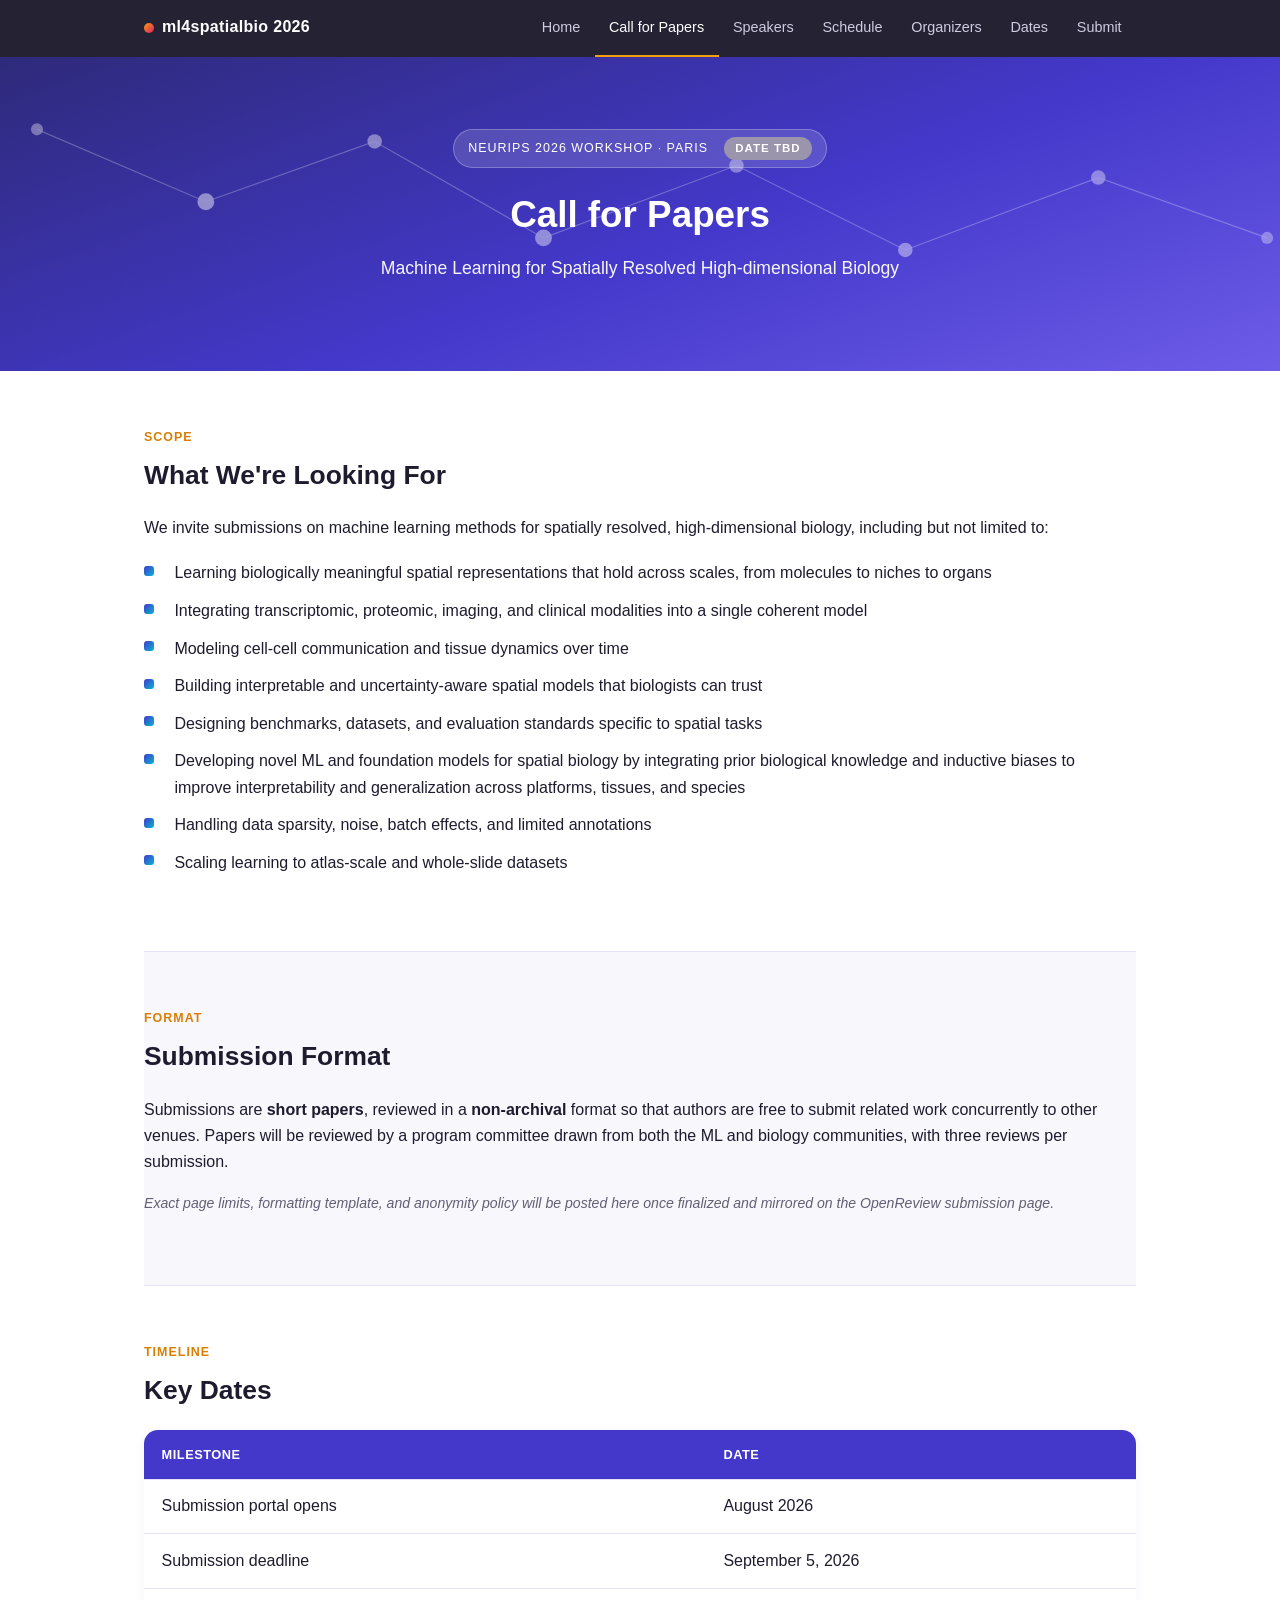
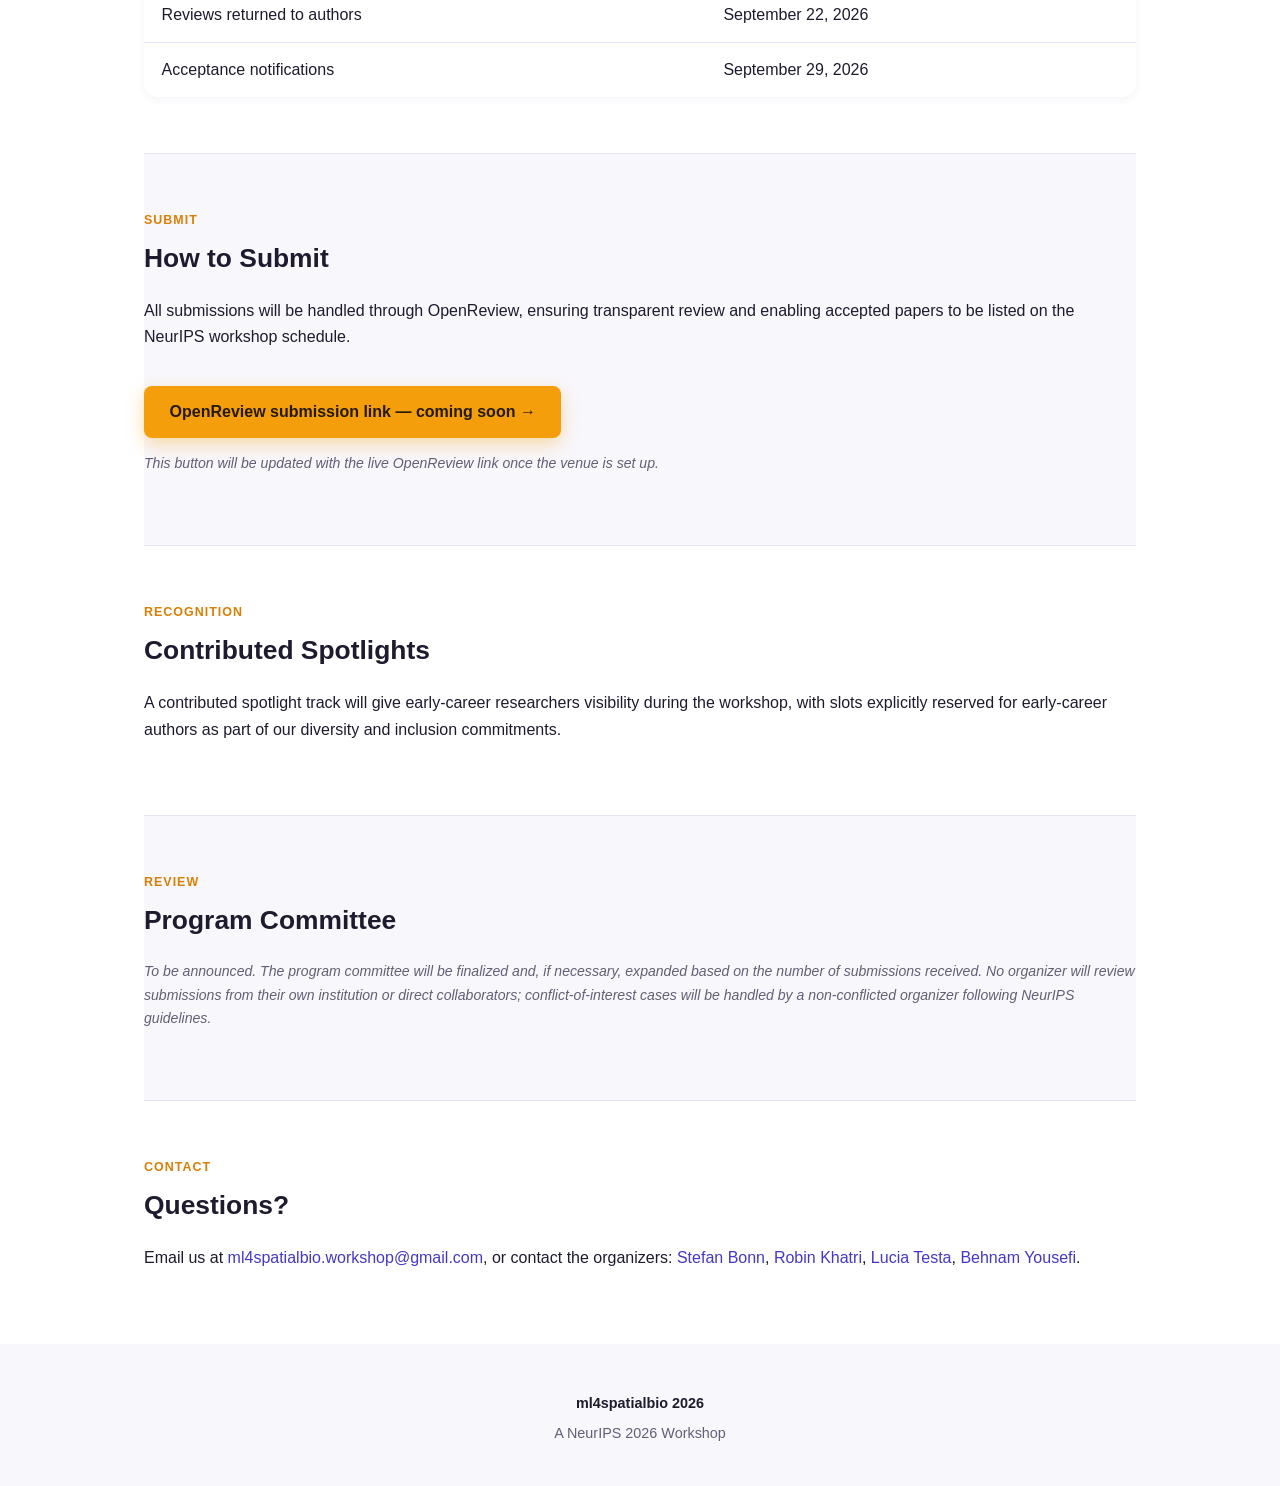
==== cfp.html @ 073e957c "update-name" ====
<!DOCTYPE html>
<html lang="en">
<head>
<meta charset="UTF-8">
<meta name="viewport" content="width=device-width, initial-scale=1.0">
<title>Call for Papers — ml4spatialbio 2026</title>
<meta name="description" content="Call for Papers for ml4spatialbio 2026, a NeurIPS 2026 workshop on machine learning for spatially resolved high-dimensional biology.">
<link rel="stylesheet" href="style.css">
</head>
<body>

<nav class="site-nav">
  <div class="nav-inner">
    <a class="brand" href="index.html"><span class="dot"></span> ml4spatialbio 2026</a>
    <ul>
      <li><a href="index.html">Home</a></li>
      <li><a href="cfp.html" class="active">Call for Papers</a></li>
      <li><a href="index.html#speakers">Speakers</a></li>
      <li><a href="index.html#schedule">Schedule</a></li>
      <li><a href="index.html#organizers">Organizers</a></li>
      <li><a href="index.html#dates">Dates</a></li>
      <li><a href="cfp.html#submit">Submit</a></li>
    </ul>
  </div>
</nav>

<header class="site-header">
  <svg class="hero-graphic" viewBox="0 0 1200 260" preserveAspectRatio="xMidYMid slice" xmlns="http://www.w3.org/2000/svg">
    <g stroke="#ffffff" stroke-width="1" opacity="0.5">
      <line x1="100" y1="60" x2="240" y2="120"/>
      <line x1="240" y1="120" x2="380" y2="70"/>
      <line x1="380" y1="70" x2="520" y2="150"/>
      <line x1="520" y1="150" x2="680" y2="90"/>
      <line x1="680" y1="90" x2="820" y2="160"/>
      <line x1="820" y1="160" x2="980" y2="100"/>
      <line x1="980" y1="100" x2="1120" y2="150"/>
    </g>
    <g fill="#ffffff">
      <circle cx="100" cy="60" r="5" opacity="0.7"/>
      <circle cx="240" cy="120" r="7" opacity="0.9"/>
      <circle cx="380" cy="70" r="6" opacity="0.8"/>
      <circle cx="520" cy="150" r="7" opacity="0.85"/>
      <circle cx="680" cy="90" r="6" opacity="0.75"/>
      <circle cx="820" cy="160" r="6" opacity="0.8"/>
      <circle cx="980" cy="100" r="6" opacity="0.75"/>
      <circle cx="1120" cy="150" r="5" opacity="0.65"/>
    </g>
  </svg>
  <div class="hero-inner">
    <div class="tag">NeurIPS 2026 Workshop &middot; Paris <span class="badge tbd">Date TBD</span></div>
    <h1>Call for Papers</h1>
    <p class="tagline">Machine Learning for Spatially Resolved High-dimensional Biology</p>
  </div>
</header>

<main>

<section>
  <div class="eyebrow">Scope</div>
  <h2>What We're Looking For</h2>
  <p>We invite submissions on machine learning methods for spatially resolved, high-dimensional biology, including but not limited to:</p>
  <ul class="topics">
    <li>Learning biologically meaningful spatial representations that hold across scales, from molecules to niches to organs</li>
    <li>Integrating transcriptomic, proteomic, imaging, and clinical modalities into a single coherent model</li>
    <li>Modeling cell-cell communication and tissue dynamics over time</li>
    <li>Building interpretable and uncertainty-aware spatial models that biologists can trust</li>
    <li>Designing benchmarks, datasets, and evaluation standards specific to spatial tasks</li>
    <li>Developing novel ML and foundation models for spatial biology by integrating prior biological knowledge and inductive biases to improve interpretability and generalization across platforms, tissues, and species</li>
    <li>Handling data sparsity, noise, batch effects, and limited annotations</li>
    <li>Scaling learning to atlas-scale and whole-slide datasets</li>
  </ul>
</section>

<section class="alt">
  <div class="section-wrap" style="padding:0;">
    <div class="eyebrow">Format</div>
    <h2>Submission Format</h2>
    <p>Submissions are <strong>short papers</strong>, reviewed in a <strong>non-archival</strong> format so that authors are free to submit related work concurrently to other venues. Papers will be reviewed by a program committee drawn from both the ML and biology communities, with three reviews per submission.</p>
    <p class="note">Exact page limits, formatting template, and anonymity policy will be posted here once finalized and mirrored on the OpenReview submission page.</p>
  </div>
</section>

<section id="dates">
  <div class="eyebrow">Timeline</div>
  <h2>Key Dates</h2>
  <table class="dates">
    <thead><tr><th>Milestone</th><th>Date</th></tr></thead>
    <tbody>
      <tr><td>Submission portal opens</td><td>August 2026</td></tr>
      <tr><td>Submission deadline</td><td>September 5, 2026</td></tr>
      <tr><td>Reviews returned to authors</td><td>September 22, 2026</td></tr>
      <tr><td>Acceptance notifications</td><td>September 29, 2026</td></tr>
    </tbody>
  </table>
</section>

<section class="alt" id="submit">
  <div class="section-wrap" style="padding:0;">
    <div class="eyebrow">Submit</div>
    <h2>How to Submit</h2>
    <p>All submissions will be handled through OpenReview, ensuring transparent review and enabling accepted papers to be listed on the NeurIPS workshop schedule.</p>
    <a class="cta" href="#" title="Link will be added once the OpenReview venue is live">OpenReview submission link — coming soon &rarr;</a>
    <p class="note">This button will be updated with the live OpenReview link once the venue is set up.</p>
  </div>
</section>

<section>
  <div class="eyebrow">Recognition</div>
  <h2>Contributed Spotlights</h2>
  <p>A contributed spotlight track will give early-career researchers visibility during the workshop, with slots explicitly reserved for early-career authors as part of our diversity and inclusion commitments.</p>
</section>

<section class="alt">
  <div class="section-wrap" style="padding:0;">
    <div class="eyebrow">Review</div>
    <h2>Program Committee</h2>
    <p class="note">To be announced. The program committee will be finalized and, if necessary, expanded based on the number of submissions received. No organizer will review submissions from their own institution or direct collaborators; conflict-of-interest cases will be handled by a non-conflicted organizer following NeurIPS guidelines.</p>
  </div>
</section>

<section>
  <div class="eyebrow">Contact</div>
  <h2>Questions?</h2>
  <p>Email us at <a href="mailto:ml4spatialbio.workshop@gmail.com">ml4spatialbio.workshop@gmail.com</a>, or contact the organizers: <a href="mailto:s.bonn@uke.de">Stefan Bonn</a>, <a href="mailto:r.khatri@uke.de">Robin Khatri</a>, <a href="mailto:L.Testa@uke.de">Lucia Testa</a>, <a href="mailto:b.yousefi@uke.de">Behnam Yousefi</a>.</p>
</section>

</main>

<footer>
  <div class="footer-brand">ml4spatialbio 2026</div>
  A NeurIPS 2026 Workshop
</footer>

</body>
</html>
---- style.css ----
:root {
  --primary: #4338ca;
  --primary-dark: #2e2a7a;
  --primary-light: #6d5ce8;
  --accent: #f59e0b;
  --accent-dark: #d97f06;
  --cyan: #06b6d4;
  --rose: #e11d6a;
  --emerald: #059669;
  --bg: #ffffff;
  --bg-alt: #f8f7fc;
  --text: #1e1b2e;
  --text-muted: #635f75;
  --border: #e6e1f5;
  --max-width: 1040px;
  --radius: 14px;
}

* { box-sizing: border-box; }

html { scroll-behavior: smooth; }

body {
  margin: 0;
  font-family: -apple-system, "Segoe UI", Roboto, "Helvetica Neue", Arial, sans-serif;
  color: var(--text);
  background: var(--bg);
  line-height: 1.65;
}

a { color: var(--primary); text-decoration: none; }
a:hover { text-decoration: underline; }

/* ---------- Nav ---------- */

nav.site-nav {
  background: rgba(30, 27, 46, 0.97);
  position: sticky;
  top: 0;
  z-index: 20;
  backdrop-filter: blur(6px);
}

nav.site-nav .nav-inner {
  max-width: var(--max-width);
  margin: 0 auto;
  display: flex;
  align-items: center;
  justify-content: space-between;
  padding: 0 1.5rem;
}

nav.site-nav .brand {
  color: #fff;
  font-weight: 700;
  letter-spacing: 0.02em;
  padding: 0.9rem 0;
  font-size: 1rem;
  display: flex;
  align-items: center;
  gap: 0.5rem;
}

nav.site-nav .brand .dot {
  width: 10px; height: 10px; border-radius: 50%;
  background: linear-gradient(135deg, var(--accent), var(--rose));
  display: inline-block;
}

nav.site-nav ul {
  list-style: none;
  display: flex;
  flex-wrap: wrap;
  margin: 0;
  padding: 0;
}

nav.site-nav a {
  display: block;
  color: #cfcbe0;
  padding: 0.95rem 0.9rem;
  font-size: 0.9rem;
  border-bottom: 2px solid transparent;
}

nav.site-nav a:hover, nav.site-nav a.active {
  color: #fff;
  text-decoration: none;
  border-bottom: 2px solid var(--accent);
}

/* ---------- Hero ---------- */

header.site-header {
  position: relative;
  background: linear-gradient(160deg, var(--primary-dark) 0%, var(--primary) 55%, var(--primary-light) 100%);
  color: #fff;
  padding: 4.5rem 1.5rem 5.5rem;
  text-align: center;
  overflow: hidden;
}

header.site-header .hero-graphic {
  position: absolute;
  inset: 0;
  width: 100%;
  height: 100%;
  opacity: 0.5;
  pointer-events: none;
}

header.site-header .hero-inner {
  position: relative;
  z-index: 1;
  max-width: 820px;
  margin: 0 auto;
}

header.site-header .tag {
  display: inline-flex;
  align-items: center;
  gap: 0.5rem;
  text-transform: uppercase;
  letter-spacing: 0.08em;
  font-size: 0.78rem;
  background: rgba(255,255,255,0.14);
  border: 1px solid rgba(255,255,255,0.25);
  padding: 0.4rem 0.9rem;
  border-radius: 999px;
  margin-bottom: 1.5rem;
}

header.site-header h1 {
  font-size: 2.3rem;
  margin: 0 0 1rem;
  line-height: 1.25;
}

header.site-header p.tagline {
  font-size: 1.1rem;
  opacity: 0.95;
  max-width: 680px;
  margin: 0 auto;
}

header.site-header .meta {
  margin-top: 1.5rem;
  font-size: 0.95rem;
  opacity: 0.85;
}

header.site-header .hero-ctas {
  margin-top: 2rem;
  display: flex;
  gap: 0.9rem;
  justify-content: center;
  flex-wrap: wrap;
}

/* ---------- Stat strip ---------- */

.stat-strip {
  max-width: var(--max-width);
  margin: -2.75rem auto 0;
  position: relative;
  z-index: 2;
  background: #fff;
  border-radius: var(--radius);
  box-shadow: 0 12px 40px rgba(46, 42, 122, 0.18);
  display: grid;
  grid-template-columns: repeat(4, 1fr);
  padding: 1.6rem 1rem;
}

.stat-strip .stat { text-align: center; padding: 0.4rem 0.6rem; }
.stat-strip .stat .num { font-size: 1.5rem; font-weight: 700; color: var(--primary); display: block; }
.stat-strip .stat .label { font-size: 0.8rem; color: var(--text-muted); }

/* ---------- Layout ---------- */

main {
  max-width: var(--max-width);
  margin: 0 auto;
  padding: 0 1.5rem;
}

section {
  padding: 3.5rem 0;
  border-bottom: 1px solid var(--border);
}

section:last-of-type { border-bottom: none; }

.eyebrow {
  text-transform: uppercase;
  letter-spacing: 0.08em;
  font-size: 0.78rem;
  font-weight: 700;
  color: var(--accent-dark);
  margin: 0 0 0.4rem;
}

section h2 {
  font-size: 1.65rem;
  margin: 0 0 1.1rem;
  color: var(--text);
}

section.alt { background: var(--bg-alt); }

.section-wrap {
  max-width: var(--max-width);
  margin: 0 auto;
  padding: 3.5rem 1.5rem;
}

/* ---------- Grids & cards ---------- */

.grid { display: grid; gap: 1.4rem; }
.grid.cols-2 { grid-template-columns: repeat(auto-fit, minmax(300px, 1fr)); }
.grid.cols-4 { grid-template-columns: repeat(auto-fit, minmax(210px, 1fr)); }

/* ---------- People (speakers / organizers) ---------- */

.people-grid {
  display: grid;
  grid-template-columns: repeat(auto-fit, minmax(190px, 1fr));
  gap: 1.6rem;
}

.person-card {
  background: #fff;
  border-radius: var(--radius);
  overflow: hidden;
  box-shadow: 0 2px 10px rgba(46, 42, 122, 0.08);
  transition: transform 0.15s ease, box-shadow 0.15s ease;
  cursor: pointer;
}

.person-card:hover, .person-card:focus-visible {
  transform: translateY(-5px);
  box-shadow: 0 16px 32px rgba(46, 42, 122, 0.18);
}

.person-card:focus-visible { outline: 2px solid var(--primary); outline-offset: 2px; }

.person-info p.view-bio {
  color: var(--primary);
  font-size: 0.82rem;
  font-weight: 600;
  margin: 0.5rem 0 0;
}

.person-photo {
  aspect-ratio: 3 / 4;
  background: linear-gradient(135deg, var(--primary), var(--primary-light));
}

.person-photo img {
  width: 100%;
  height: 100%;
  object-fit: cover;
  display: block;
}

.person-info { padding: 1rem 1.1rem 1.25rem; }
.person-info h3 { margin: 0 0 0.2rem; font-size: 1.02rem; }
.person-info p.role { color: var(--text-muted); font-size: 0.85rem; margin: 0 0 0.5rem; line-height: 1.4; }
.person-info p.email { margin: 0; }
.person-info p.email a { font-size: 0.85rem; }

/* ---------- Dates table ---------- */

table.dates {
  width: 100%;
  border-collapse: collapse;
  margin-top: 1rem;
  background: #fff;
  border-radius: var(--radius);
  overflow: hidden;
  box-shadow: 0 2px 10px rgba(46, 42, 122, 0.06);
}

table.dates th, table.dates td {
  text-align: left;
  padding: 0.85rem 1.1rem;
  border-bottom: 1px solid var(--border);
}

table.dates th {
  color: #fff;
  background: var(--primary);
  font-weight: 600;
  font-size: 0.8rem;
  text-transform: uppercase;
  letter-spacing: 0.04em;
}

table.dates tr:last-child td { border-bottom: none; }
table.dates tr:hover td { background: var(--bg-alt); }

.badge {
  display: inline-block;
  background: var(--accent);
  color: #fff;
  border-radius: 999px;
  padding: 0.15rem 0.7rem;
  font-size: 0.72rem;
  font-weight: 700;
  margin-left: 0.5rem;
  vertical-align: middle;
}

.badge.tbd { background: #9a94ac; }

/* ---------- CTAs ---------- */

.cta {
  display: inline-flex;
  align-items: center;
  gap: 0.4rem;
  background: var(--accent);
  color: #241a00;
  padding: 0.8rem 1.6rem;
  border-radius: 8px;
  font-weight: 700;
  margin-top: 1.2rem;
  box-shadow: 0 6px 18px rgba(245, 158, 11, 0.35);
}

.cta:hover { background: var(--accent-dark); text-decoration: none; color: #1a1200; }

.cta.ghost {
  background: rgba(255,255,255,0.12);
  color: #fff;
  border: 1px solid rgba(255,255,255,0.4);
  box-shadow: none;
}
.cta.ghost:hover { background: rgba(255,255,255,0.2); color: #fff; }

/* ---------- Topics list ---------- */

ul.topics { list-style: none; margin: 1.2rem 0; padding: 0; display: grid; gap: 0.7rem; }
ul.topics li {
  position: relative;
  padding-left: 1.9rem;
}
ul.topics li::before {
  content: "";
  position: absolute;
  left: 0;
  top: 0.35rem;
  width: 10px;
  height: 10px;
  border-radius: 3px;
  background: linear-gradient(135deg, var(--primary), var(--cyan));
}

/* ---------- Schedule ---------- */

.schedule-block {
  background: #fff;
  border: 1px solid var(--border);
  border-radius: var(--radius);
  padding: 1.5rem;
}

.schedule-block h4 {
  margin: 0 0 0.8rem;
  color: var(--primary);
  display: flex;
  align-items: center;
  gap: 0.5rem;
}

.schedule-block h4::before {
  content: "";
  width: 8px; height: 8px; border-radius: 50%;
  background: var(--accent);
  display: inline-block;
}

.schedule-block ul { margin: 0; padding-left: 1.2rem; }
.schedule-block li { margin-bottom: 0.4rem; }

.note {
  font-size: 0.88rem;
  color: var(--text-muted);
  font-style: italic;
}

footer {
  text-align: center;
  padding: 3rem 1.5rem 2.5rem;
  color: var(--text-muted);
  font-size: 0.9rem;
  background: var(--bg-alt);
}

footer .footer-brand {
  font-weight: 700;
  color: var(--text);
  margin-bottom: 0.4rem;
}

@media (max-width: 700px) {
  header.site-header h1 { font-size: 1.6rem; }
  nav.site-nav a { padding: 0.7rem 0.6rem; font-size: 0.82rem; }
  .stat-strip { grid-template-columns: repeat(2, 1fr); }
}

/* ---------- Bio modal ---------- */

dialog.bio-modal {
  position: fixed;
  top: 50%;
  left: 50%;
  transform: translate(-50%, -50%);
  margin: 0;
  border: none;
  border-radius: var(--radius);
  padding: 0;
  width: 90%;
  max-width: 640px;
  box-shadow: 0 30px 70px rgba(20, 15, 50, 0.35);
  overflow: hidden;
}

dialog.bio-modal::backdrop {
  background: rgba(30, 27, 46, 0.6);
  backdrop-filter: blur(2px);
}

.bio-content {
  display: flex;
  align-items: stretch;
}

.bio-photo {
  flex: 0 0 220px;
  background: linear-gradient(135deg, var(--primary), var(--primary-light));
}

.bio-photo img {
  width: 100%;
  height: 100%;
  object-fit: cover;
  display: block;
}

.bio-text {
  flex: 1;
  min-width: 0;
  padding: 2rem 1.8rem;
}

.bio-text h3 { margin: 0 0 0.3rem; font-size: 1.3rem; }
.bio-text p.role { color: var(--text-muted); font-size: 0.9rem; margin: 0 0 1rem; }
.bio-text p:last-child { margin: 0; line-height: 1.7; }

.bio-close {
  position: absolute;
  top: 0.7rem;
  right: 0.7rem;
  width: 32px;
  height: 32px;
  border-radius: 50%;
  border: none;
  background: rgba(0, 0, 0, 0.35);
  color: #fff;
  font-size: 1.3rem;
  line-height: 1;
  cursor: pointer;
  z-index: 1;
}

.bio-close:hover { background: rgba(0, 0, 0, 0.55); }

@media (max-width: 560px) {
  .bio-content { flex-direction: column; }
  .bio-photo { flex: 0 0 200px; }
}
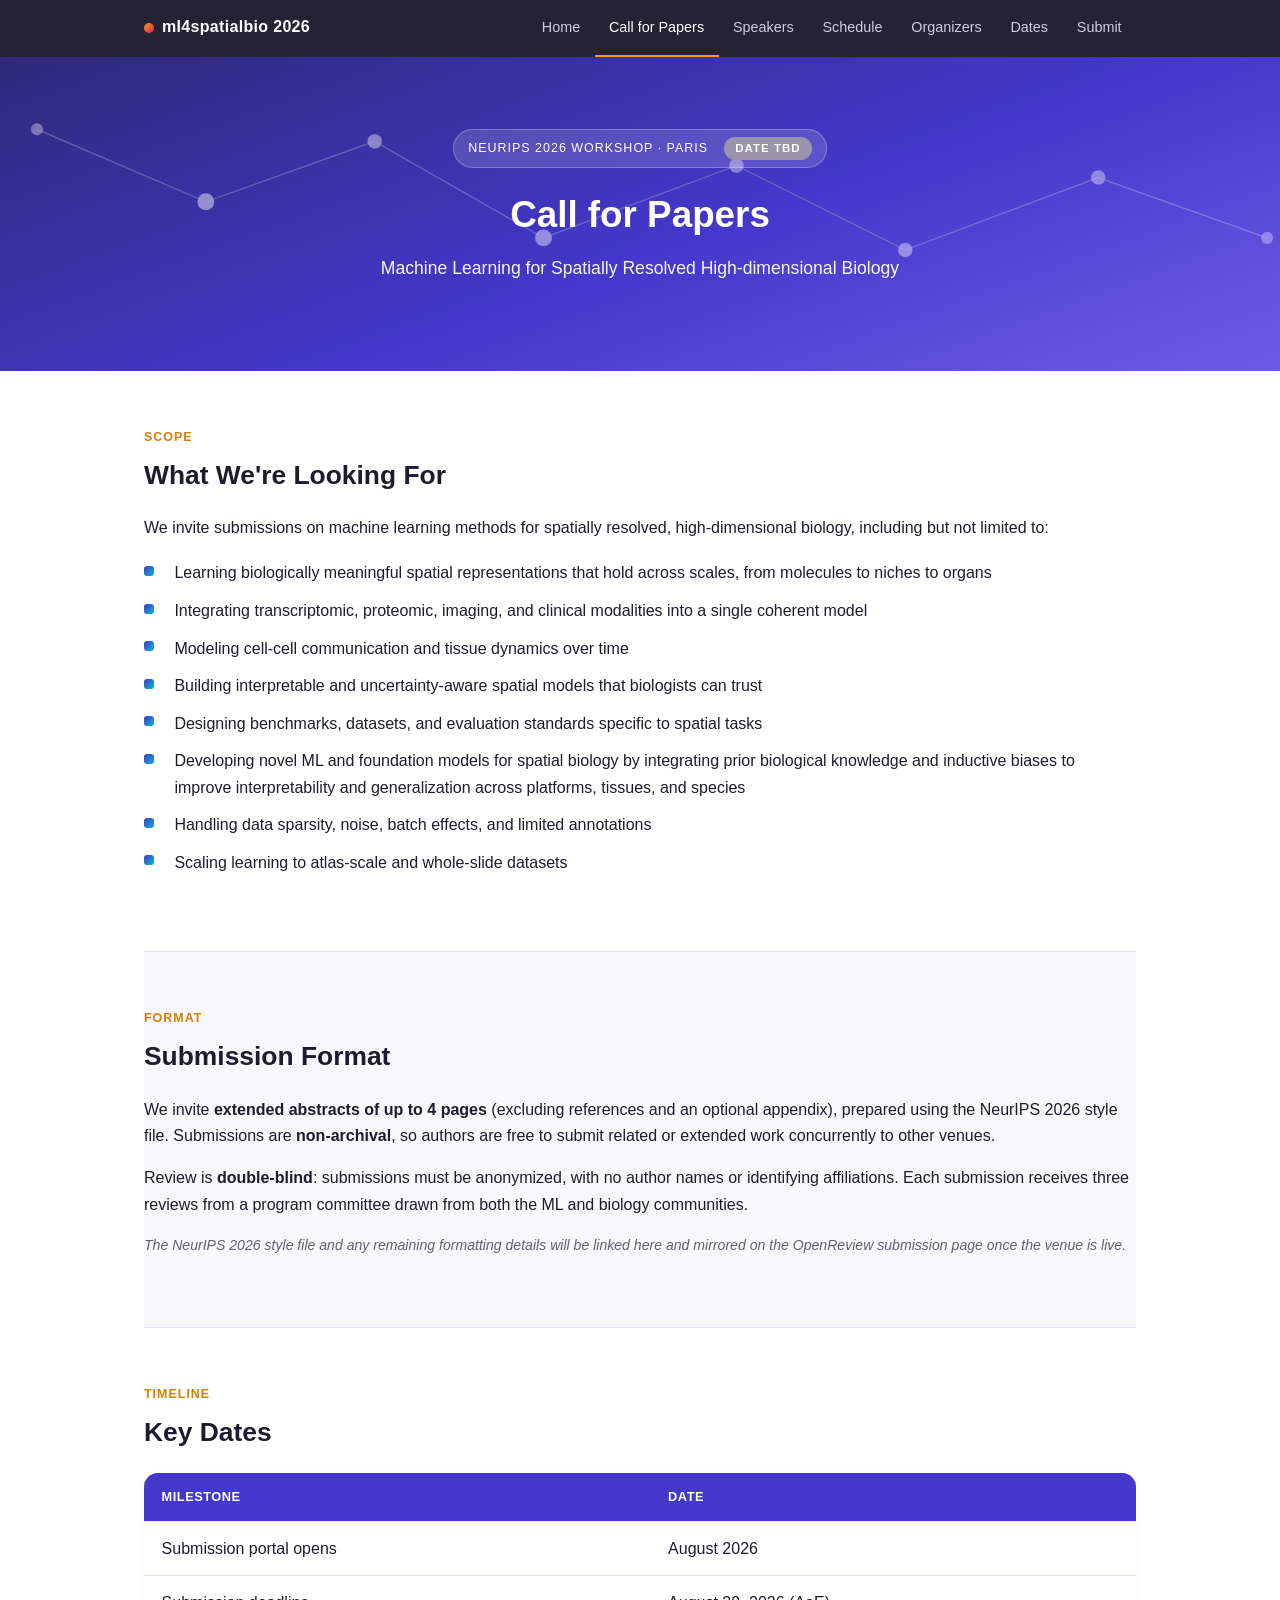
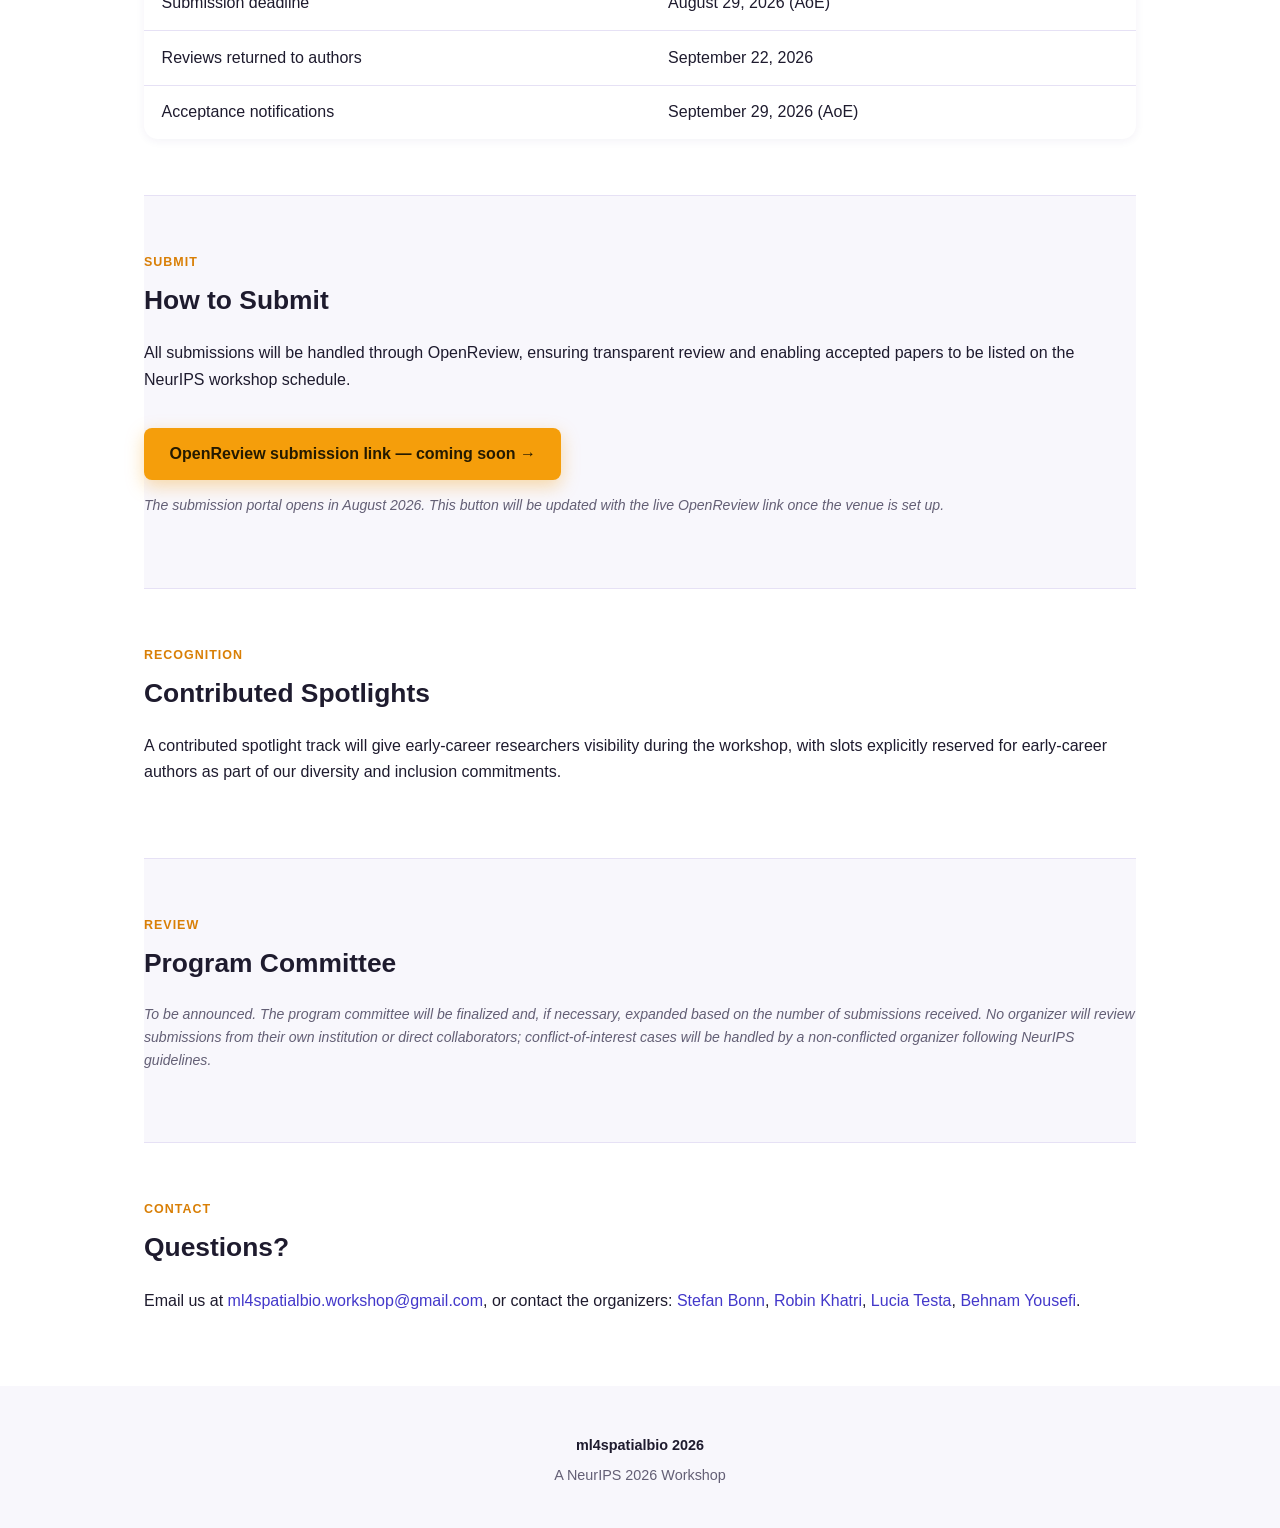
==== commit dc2cf503: "add-bio" ====
--- a/cfp.html
+++ b/cfp.html
@@ -75,8 +75,9 @@
   <div class="section-wrap" style="padding:0;">
     <div class="eyebrow">Format</div>
     <h2>Submission Format</h2>
-    <p>Submissions are <strong>short papers</strong>, reviewed in a <strong>non-archival</strong> format so that authors are free to submit related work concurrently to other venues. Papers will be reviewed by a program committee drawn from both the ML and biology communities, with three reviews per submission.</p>
-    <p class="note">Exact page limits, formatting template, and anonymity policy will be posted here once finalized and mirrored on the OpenReview submission page.</p>
+    <p>We invite <strong>extended abstracts of up to 4 pages</strong> (excluding references and an optional appendix), prepared using the NeurIPS 2026 style file. Submissions are <strong>non-archival</strong>, so authors are free to submit related or extended work concurrently to other venues.</p>
+    <p>Review is <strong>double-blind</strong>: submissions must be anonymized, with no author names or identifying affiliations. Each submission receives three reviews from a program committee drawn from both the ML and biology communities.</p>
+    <p class="note">The NeurIPS 2026 style file and any remaining formatting details will be linked here and mirrored on the OpenReview submission page once the venue is live.</p>
   </div>
 </section>
 
@@ -87,9 +88,9 @@
     <thead><tr><th>Milestone</th><th>Date</th></tr></thead>
     <tbody>
       <tr><td>Submission portal opens</td><td>August 2026</td></tr>
-      <tr><td>Submission deadline</td><td>September 5, 2026</td></tr>
+      <tr><td>Submission deadline</td><td>August 29, 2026 (AoE)</td></tr>
       <tr><td>Reviews returned to authors</td><td>September 22, 2026</td></tr>
-      <tr><td>Acceptance notifications</td><td>September 29, 2026</td></tr>
+      <tr><td>Acceptance notifications</td><td>September 29, 2026 (AoE)</td></tr>
     </tbody>
   </table>
 </section>
@@ -100,7 +101,7 @@
     <h2>How to Submit</h2>
     <p>All submissions will be handled through OpenReview, ensuring transparent review and enabling accepted papers to be listed on the NeurIPS workshop schedule.</p>
     <a class="cta" href="#" title="Link will be added once the OpenReview venue is live">OpenReview submission link — coming soon &rarr;</a>
-    <p class="note">This button will be updated with the live OpenReview link once the venue is set up.</p>
+    <p class="note">The submission portal opens in August 2026. This button will be updated with the live OpenReview link once the venue is set up.</p>
   </div>
 </section>
 
--- a/style.css
+++ b/style.css
@@ -266,6 +266,8 @@
 .person-info { padding: 1rem 1.1rem 1.25rem; }
 .person-info h3 { margin: 0 0 0.2rem; font-size: 1.02rem; }
 .person-info p.role { color: var(--text-muted); font-size: 0.85rem; margin: 0 0 0.5rem; line-height: 1.4; }
+.person-info p.talk { font-size: 0.85rem; margin: 0 0 0.5rem; line-height: 1.4; }
+.person-info p.talk em { color: var(--text); font-style: italic; }
 .person-info p.email { margin: 0; }
 .person-info p.email a { font-size: 0.85rem; }
 
@@ -312,6 +314,8 @@
 }
 
 .badge.tbd { background: #9a94ac; }
+.badge.confirmed { background: #2e9e6b; }
+.badge.sm { font-size: 0.62rem; padding: 0.1rem 0.5rem; margin-left: 0.4rem; }
 
 /* ---------- CTAs ---------- */
 
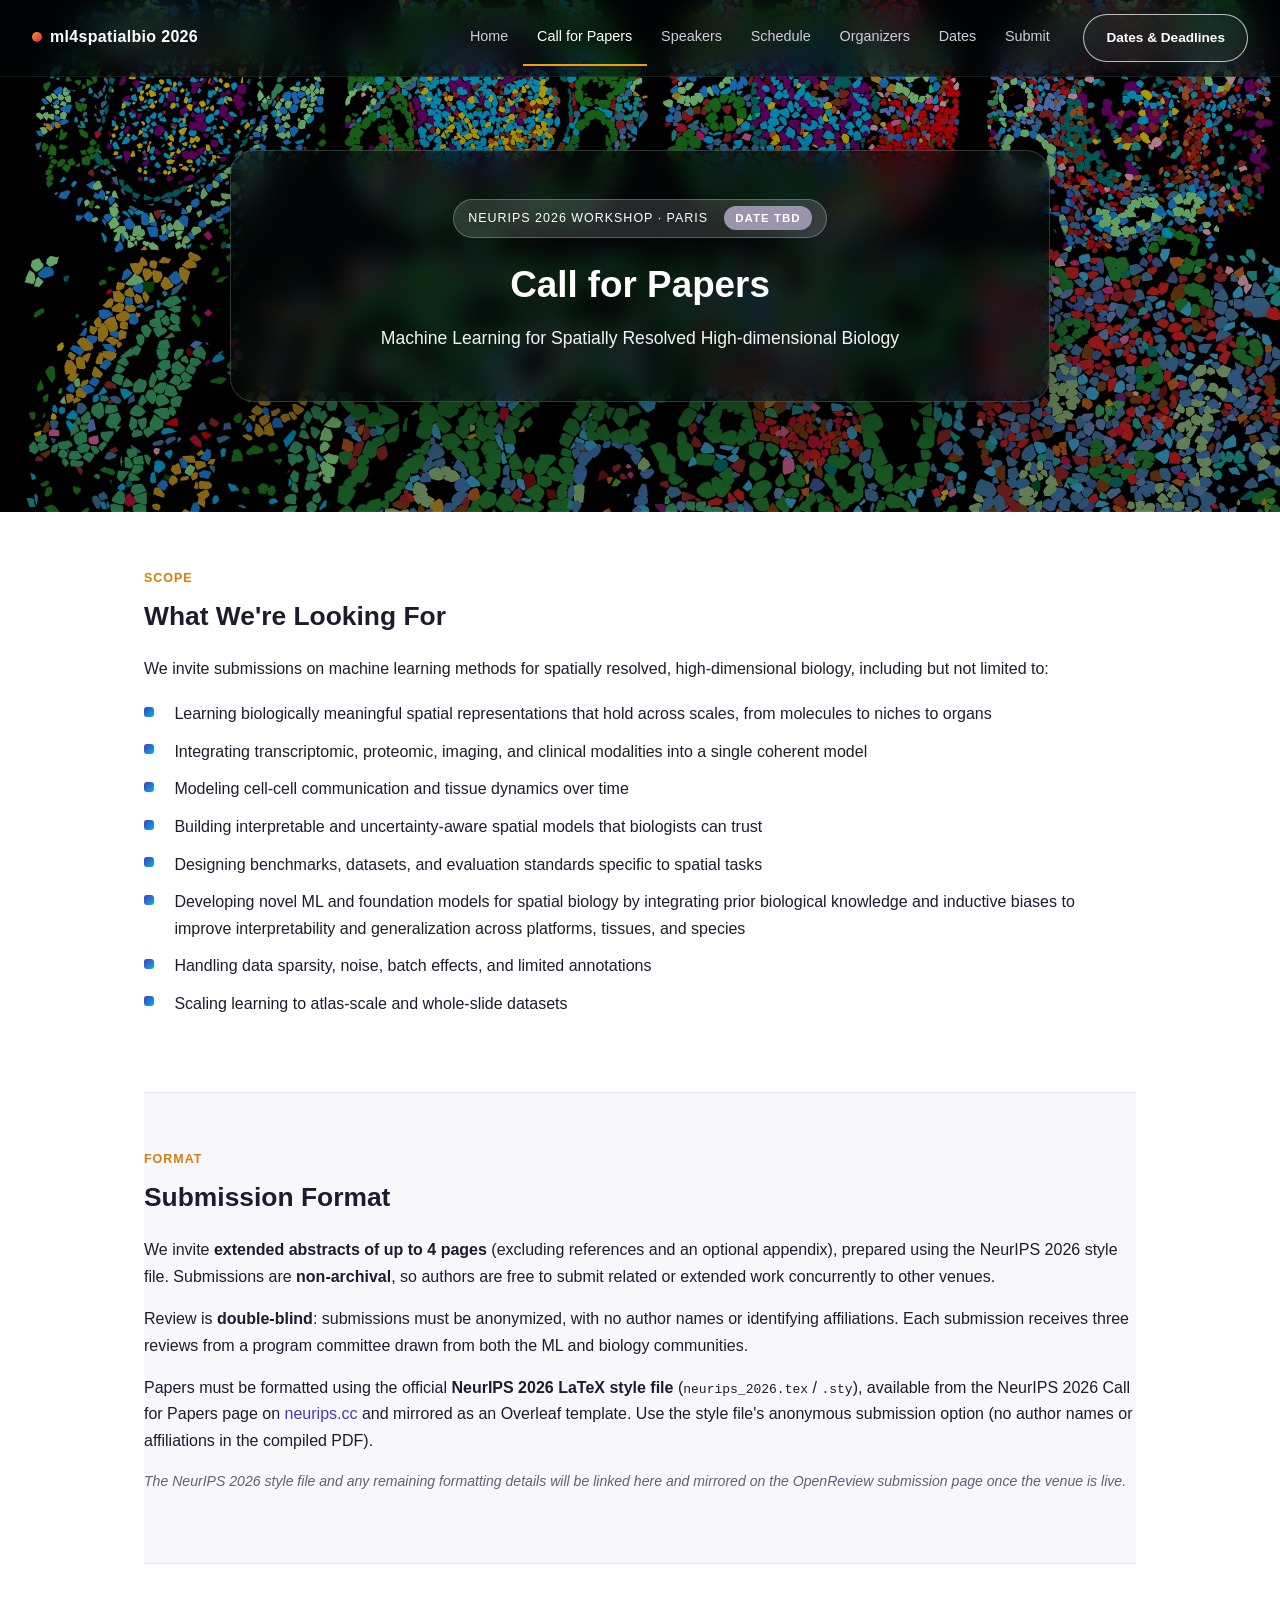
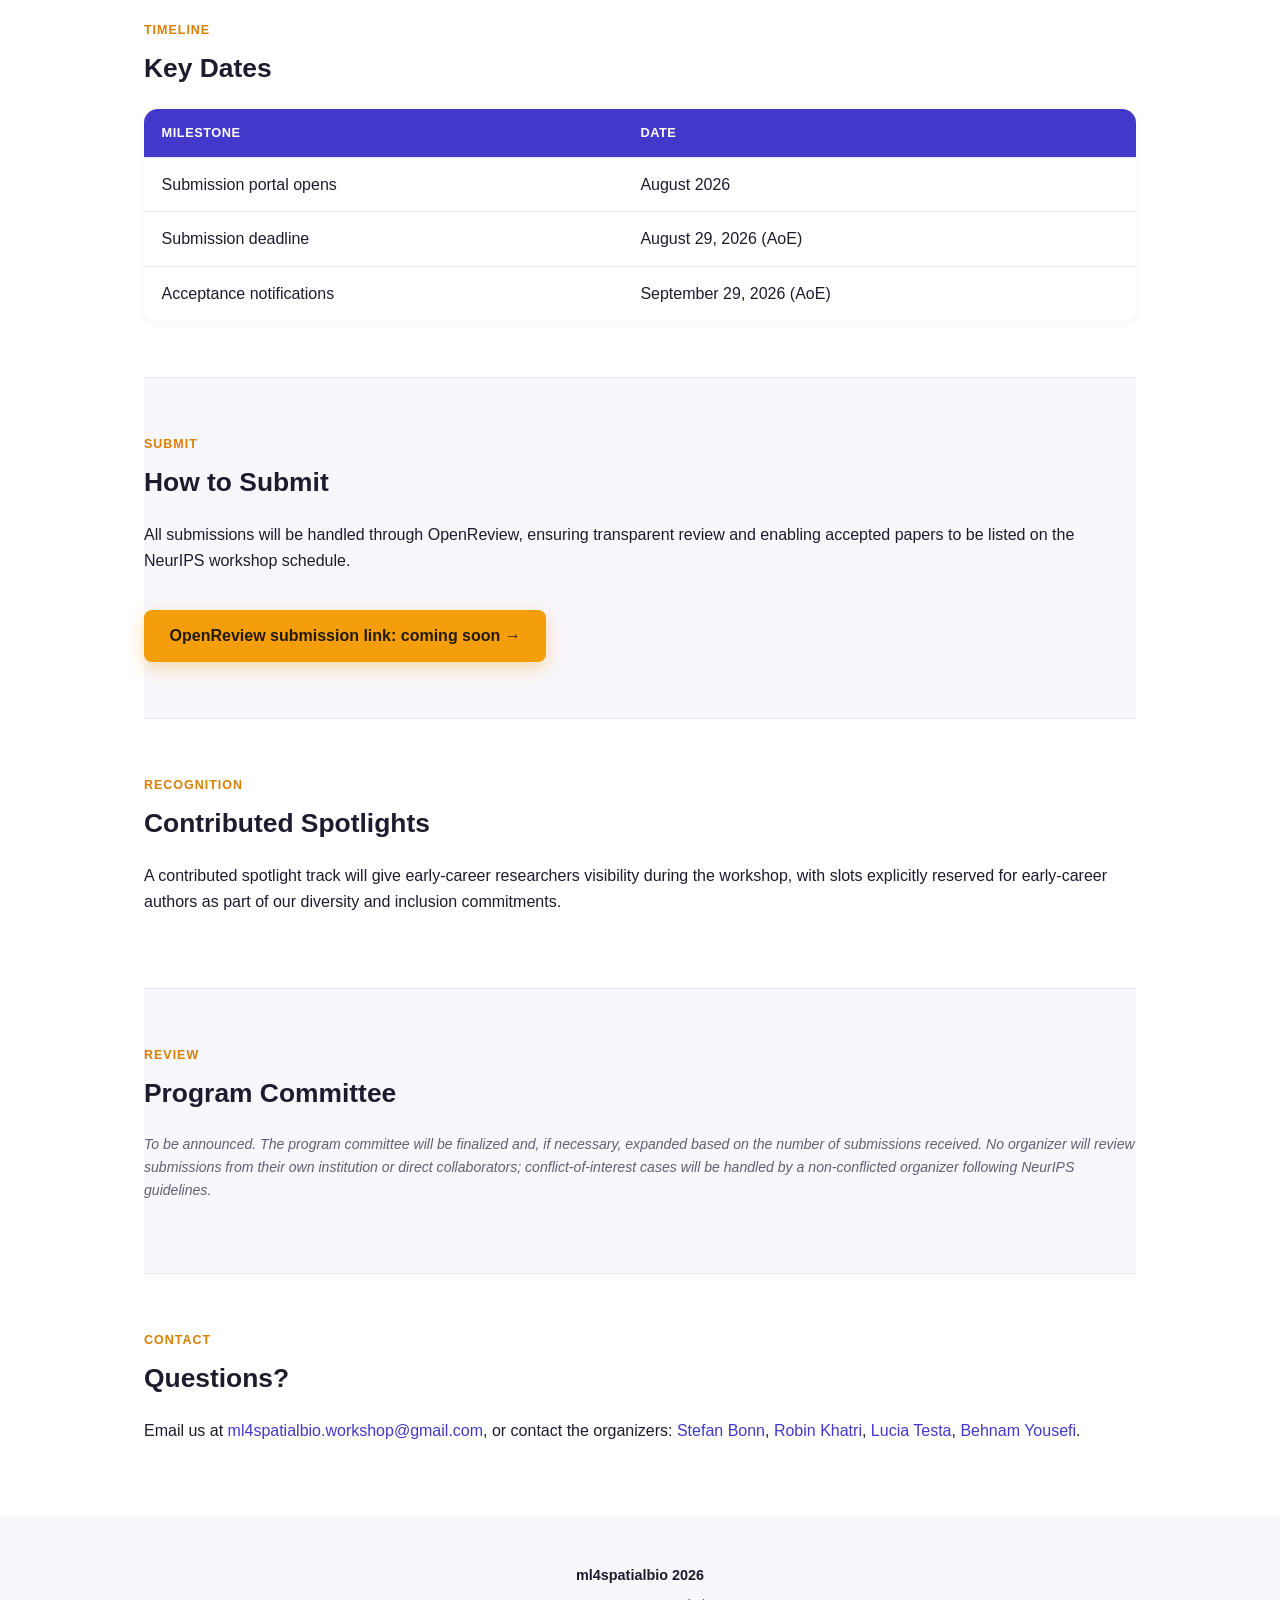
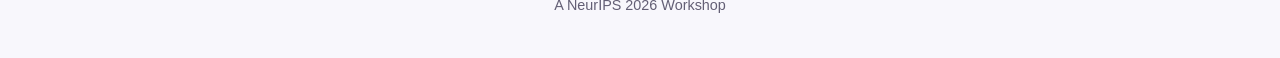
==== commit 739ef933: "Redesign hero/nav, fill in real content, and merge Robin's speaker bios - Replace decorative hero gr" ====
--- a/cfp.html
+++ b/cfp.html
@@ -3,49 +3,33 @@
 <head>
 <meta charset="UTF-8">
 <meta name="viewport" content="width=device-width, initial-scale=1.0">
-<title>Call for Papers — ml4spatialbio 2026</title>
+<title>Call for Papers &middot; ml4spatialbio 2026</title>
 <meta name="description" content="Call for Papers for ml4spatialbio 2026, a NeurIPS 2026 workshop on machine learning for spatially resolved high-dimensional biology.">
 <link rel="stylesheet" href="style.css">
 </head>
 <body>
 
-<nav class="site-nav">
-  <div class="nav-inner">
-    <a class="brand" href="index.html"><span class="dot"></span> ml4spatialbio 2026</a>
-    <ul>
-      <li><a href="index.html">Home</a></li>
-      <li><a href="cfp.html" class="active">Call for Papers</a></li>
-      <li><a href="index.html#speakers">Speakers</a></li>
-      <li><a href="index.html#schedule">Schedule</a></li>
-      <li><a href="index.html#organizers">Organizers</a></li>
-      <li><a href="index.html#dates">Dates</a></li>
-      <li><a href="cfp.html#submit">Submit</a></li>
-    </ul>
-  </div>
-</nav>
-
 <header class="site-header">
-  <svg class="hero-graphic" viewBox="0 0 1200 260" preserveAspectRatio="xMidYMid slice" xmlns="http://www.w3.org/2000/svg">
-    <g stroke="#ffffff" stroke-width="1" opacity="0.5">
-      <line x1="100" y1="60" x2="240" y2="120"/>
-      <line x1="240" y1="120" x2="380" y2="70"/>
-      <line x1="380" y1="70" x2="520" y2="150"/>
-      <line x1="520" y1="150" x2="680" y2="90"/>
-      <line x1="680" y1="90" x2="820" y2="160"/>
-      <line x1="820" y1="160" x2="980" y2="100"/>
-      <line x1="980" y1="100" x2="1120" y2="150"/>
-    </g>
-    <g fill="#ffffff">
-      <circle cx="100" cy="60" r="5" opacity="0.7"/>
-      <circle cx="240" cy="120" r="7" opacity="0.9"/>
-      <circle cx="380" cy="70" r="6" opacity="0.8"/>
-      <circle cx="520" cy="150" r="7" opacity="0.85"/>
-      <circle cx="680" cy="90" r="6" opacity="0.75"/>
-      <circle cx="820" cy="160" r="6" opacity="0.8"/>
-      <circle cx="980" cy="100" r="6" opacity="0.75"/>
-      <circle cx="1120" cy="150" r="5" opacity="0.65"/>
-    </g>
-  </svg>
+  <nav class="site-nav">
+    <div class="nav-inner">
+      <a class="brand" href="index.html"><span class="dot"></span> ml4spatialbio 2026</a>
+      <button class="nav-toggle" id="nav-toggle" type="button" aria-label="Toggle menu" aria-expanded="false" aria-controls="nav-menu">
+        <span></span><span></span><span></span>
+      </button>
+      <div class="nav-menu" id="nav-menu">
+        <ul>
+          <li><a href="index.html">Home</a></li>
+          <li><a href="cfp.html" class="active">Call for Papers</a></li>
+          <li><a href="index.html#speakers">Speakers</a></li>
+          <li><a href="index.html#schedule">Schedule</a></li>
+          <li><a href="index.html#organizers">Organizers</a></li>
+          <li><a href="index.html#dates">Dates</a></li>
+          <li><a href="cfp.html#submit">Submit</a></li>
+        </ul>
+        <a class="dates-btn" href="index.html#dates">Dates &amp; Deadlines</a>
+      </div>
+    </div>
+  </nav>
   <div class="hero-inner">
     <div class="tag">NeurIPS 2026 Workshop &middot; Paris <span class="badge tbd">Date TBD</span></div>
     <h1>Call for Papers</h1>
@@ -77,6 +61,7 @@
     <h2>Submission Format</h2>
     <p>We invite <strong>extended abstracts of up to 4 pages</strong> (excluding references and an optional appendix), prepared using the NeurIPS 2026 style file. Submissions are <strong>non-archival</strong>, so authors are free to submit related or extended work concurrently to other venues.</p>
     <p>Review is <strong>double-blind</strong>: submissions must be anonymized, with no author names or identifying affiliations. Each submission receives three reviews from a program committee drawn from both the ML and biology communities.</p>
+    <p>Papers must be formatted using the official <strong>NeurIPS 2026 LaTeX style file</strong> (<code>neurips_2026.tex</code> / <code>.sty</code>), available from the NeurIPS 2026 Call for Papers page on <a href="https://neurips.cc/Conferences/2026/CallForPapers" target="_blank" rel="noopener">neurips.cc</a> and mirrored as an Overleaf template. Use the style file's anonymous submission option (no author names or affiliations in the compiled PDF).</p>
     <p class="note">The NeurIPS 2026 style file and any remaining formatting details will be linked here and mirrored on the OpenReview submission page once the venue is live.</p>
   </div>
 </section>
@@ -89,7 +74,6 @@
     <tbody>
       <tr><td>Submission portal opens</td><td>August 2026</td></tr>
       <tr><td>Submission deadline</td><td>August 29, 2026 (AoE)</td></tr>
-      <tr><td>Reviews returned to authors</td><td>September 22, 2026</td></tr>
       <tr><td>Acceptance notifications</td><td>September 29, 2026 (AoE)</td></tr>
     </tbody>
   </table>
@@ -100,8 +84,7 @@
     <div class="eyebrow">Submit</div>
     <h2>How to Submit</h2>
     <p>All submissions will be handled through OpenReview, ensuring transparent review and enabling accepted papers to be listed on the NeurIPS workshop schedule.</p>
-    <a class="cta" href="#" title="Link will be added once the OpenReview venue is live">OpenReview submission link — coming soon &rarr;</a>
-    <p class="note">The submission portal opens in August 2026. This button will be updated with the live OpenReview link once the venue is set up.</p>
+    <a class="cta" href="#" title="Link will be added once the OpenReview venue is live">OpenReview submission link: coming soon &rarr;</a>
   </div>
 </section>
 
@@ -132,5 +115,23 @@
   A NeurIPS 2026 Workshop
 </footer>
 
+<script>
+(function () {
+  var toggle = document.getElementById('nav-toggle');
+  var menu = document.getElementById('nav-menu');
+  if (!toggle || !menu) return;
+  toggle.addEventListener('click', function () {
+    var open = menu.classList.toggle('open');
+    toggle.setAttribute('aria-expanded', open ? 'true' : 'false');
+  });
+  menu.querySelectorAll('a').forEach(function (link) {
+    link.addEventListener('click', function () {
+      menu.classList.remove('open');
+      toggle.setAttribute('aria-expanded', 'false');
+    });
+  });
+})();
+</script>
+
 </body>
 </html>
--- a/style.css
+++ b/style.css
@@ -31,23 +31,29 @@
 a { color: var(--primary); text-decoration: none; }
 a:hover { text-decoration: underline; }
 
-/* ---------- Nav ---------- */
+/* ---------- Nav (transparent overlay on the hero) ---------- */
 
 nav.site-nav {
-  background: rgba(30, 27, 46, 0.97);
-  position: sticky;
+  position: absolute;
   top: 0;
-  z-index: 20;
-  backdrop-filter: blur(6px);
+  left: 0;
+  width: 100%;
+  z-index: 50;
+  background: rgba(3, 8, 10, 0.55);
+  backdrop-filter: blur(14px);
+  -webkit-backdrop-filter: blur(14px);
+  border-bottom: 1px solid rgba(255, 255, 255, 0.08);
 }
 
 nav.site-nav .nav-inner {
-  max-width: var(--max-width);
+  width: min(1440px, calc(100% - 64px));
   margin: 0 auto;
+  min-height: 76px;
   display: flex;
   align-items: center;
   justify-content: space-between;
-  padding: 0 1.5rem;
+  gap: 1rem;
+  flex-wrap: wrap;
 }
 
 nav.site-nav .brand {
@@ -59,12 +65,20 @@
   display: flex;
   align-items: center;
   gap: 0.5rem;
+  white-space: nowrap;
 }
 
 nav.site-nav .brand .dot {
   width: 10px; height: 10px; border-radius: 50%;
   background: linear-gradient(135deg, var(--accent), var(--rose));
   display: inline-block;
+}
+
+nav.site-nav .nav-menu {
+  display: flex;
+  align-items: center;
+  gap: 1.2rem;
+  flex-wrap: wrap;
 }
 
 nav.site-nav ul {
@@ -89,31 +103,98 @@
   border-bottom: 2px solid var(--accent);
 }
 
+nav.site-nav .dates-btn {
+  background: rgba(255, 255, 255, 0.04);
+  border: 1px solid rgba(255, 255, 255, 0.7);
+  color: #fff;
+  border-radius: 999px;
+  padding: 12px 22px;
+  font-size: 0.85rem;
+  font-weight: 600;
+  white-space: nowrap;
+}
+
+nav.site-nav .dates-btn:hover {
+  text-decoration: none;
+  background: rgba(255, 255, 255, 0.14);
+}
+
+nav.site-nav .nav-toggle {
+  display: none;
+  flex-direction: column;
+  justify-content: center;
+  align-items: center;
+  gap: 5px;
+  width: 40px;
+  height: 40px;
+  background: transparent;
+  border: 1px solid rgba(255, 255, 255, 0.3);
+  border-radius: 8px;
+  cursor: pointer;
+  flex-shrink: 0;
+}
+
+nav.site-nav .nav-toggle span {
+  display: block;
+  width: 18px;
+  height: 2px;
+  background: #fff;
+}
+
 /* ---------- Hero ---------- */
 
 header.site-header {
   position: relative;
-  background: linear-gradient(160deg, var(--primary-dark) 0%, var(--primary) 55%, var(--primary-light) 100%);
-  color: #fff;
-  padding: 4.5rem 1.5rem 5.5rem;
+  background:
+    linear-gradient(rgba(0, 0, 0, 0.28), rgba(0, 0, 0, 0.4)),
+    url("images/hero-bg.webp");
+  background-size: cover;
+  background-position: center;
+  color: #fff;
   text-align: center;
-  overflow: hidden;
-}
-
-header.site-header .hero-graphic {
-  position: absolute;
-  inset: 0;
-  width: 100%;
-  height: 100%;
-  opacity: 0.5;
-  pointer-events: none;
-}
-
-header.site-header .hero-inner {
+  padding: 150px 1.5rem 110px;
+}
+
+header.site-header.hero-landing {
+  min-height: 760px;
+  display: flex;
+  align-items: center;
+  padding: 0;
+}
+
+/* glass card shared look, used by cfp's centered hero-inner and the landing hero-card */
+header.site-header .hero-inner,
+.hero-card {
   position: relative;
   z-index: 1;
+  background: rgba(4, 10, 12, 0.58);
+  backdrop-filter: blur(12px);
+  -webkit-backdrop-filter: blur(12px);
+  border: 1px solid rgba(255, 255, 255, 0.18);
+  border-radius: 24px;
+  box-shadow: 0 20px 60px rgba(0, 0, 0, 0.35);
+  padding: 48px;
+}
+
+header.site-header .hero-inner {
   max-width: 820px;
   margin: 0 auto;
+}
+
+.hero-content-wrap {
+  position: relative;
+  z-index: 1;
+  width: min(1440px, calc(100% - 64px));
+  margin: 0 auto;
+  padding-top: 150px;
+  padding-bottom: 110px;
+  display: flex;
+  justify-content: flex-start;
+}
+
+.hero-card {
+  max-width: 650px;
+  text-align: left;
 }
 
 header.site-header .tag {
@@ -136,6 +217,16 @@
   line-height: 1.25;
 }
 
+.hero-card h1 {
+  font-size: clamp(3rem, 5vw, 5rem);
+  font-weight: 800;
+  line-height: 1.02;
+  letter-spacing: -0.04em;
+  color: #fff;
+  text-shadow: 0 3px 16px rgba(0, 0, 0, 0.45);
+  margin: 0 0 1.5rem;
+}
+
 header.site-header p.tagline {
   font-size: 1.1rem;
   opacity: 0.95;
@@ -143,10 +234,14 @@
   margin: 0 auto;
 }
 
-header.site-header .meta {
-  margin-top: 1.5rem;
-  font-size: 0.95rem;
-  opacity: 0.85;
+.hero-card p.tagline,
+.hero-card p.meta {
+  max-width: 520px;
+  color: rgba(255, 255, 255, 0.82);
+  font-size: 1.15rem;
+  line-height: 1.55;
+  opacity: 1;
+  margin: 0 0 1rem;
 }
 
 header.site-header .hero-ctas {
@@ -157,24 +252,26 @@
   flex-wrap: wrap;
 }
 
-/* ---------- Stat strip ---------- */
-
-.stat-strip {
-  max-width: var(--max-width);
-  margin: -2.75rem auto 0;
-  position: relative;
-  z-index: 2;
-  background: #fff;
-  border-radius: var(--radius);
-  box-shadow: 0 12px 40px rgba(46, 42, 122, 0.18);
-  display: grid;
-  grid-template-columns: repeat(4, 1fr);
-  padding: 1.6rem 1rem;
-}
-
-.stat-strip .stat { text-align: center; padding: 0.4rem 0.6rem; }
-.stat-strip .stat .num { font-size: 1.5rem; font-weight: 700; color: var(--primary); display: block; }
-.stat-strip .stat .label { font-size: 0.8rem; color: var(--text-muted); }
+.hero-card .hero-ctas {
+  justify-content: flex-start;
+  margin-top: 2.2rem;
+}
+
+.hero-card .cta:not(.ghost) {
+  background: #f9a40d;
+  color: #101010;
+  font-weight: 700;
+  padding: 16px 28px;
+  border-radius: 14px;
+  box-shadow: 0 10px 30px rgba(249, 164, 13, 0.3);
+  transition: transform 0.15s ease, background 0.15s ease;
+}
+
+.hero-card .cta:not(.ghost):hover {
+  transform: translateY(-2px);
+  background: #ffb21c;
+  color: #101010;
+}
 
 /* ---------- Layout ---------- */
 
@@ -206,6 +303,12 @@
   color: var(--text);
 }
 
+section h3 {
+  font-size: 1.2rem;
+  margin: 1.8rem 0 0.8rem;
+  color: var(--text);
+}
+
 section.alt { background: var(--bg-alt); }
 
 .section-wrap {
@@ -262,6 +365,18 @@
   object-fit: cover;
   display: block;
 }
+
+.person-photo-tbd {
+  display: flex;
+  align-items: center;
+  justify-content: center;
+  font-weight: 700;
+  letter-spacing: 0.1em;
+  color: rgba(255, 255, 255, 0.85);
+  background: linear-gradient(135deg, var(--text-muted), #9a94ac);
+}
+
+.person-card-tbd .role { font-style: italic; }
 
 .person-info { padding: 1rem 1.1rem 1.25rem; }
 .person-info h3 { margin: 0 0 0.2rem; font-size: 1.02rem; }
@@ -407,10 +522,61 @@
   margin-bottom: 0.4rem;
 }
 
+/* ---------- Responsive: hero, nav, stat strip ---------- */
+
+@media (max-width: 1024px) {
+  .hero-card { max-width: 560px; padding: 36px; }
+  header.site-header.hero-landing { min-height: 640px; }
+  .hero-content-wrap { padding-top: 130px; padding-bottom: 90px; }
+}
+
+@media (max-width: 860px) {
+  nav.site-nav .nav-toggle { display: flex; }
+
+  nav.site-nav .nav-menu {
+    position: absolute;
+    top: 100%;
+    left: 0;
+    width: 100%;
+    flex-direction: column;
+    align-items: stretch;
+    gap: 1rem;
+    background: rgba(3, 8, 10, 0.75);
+    backdrop-filter: blur(14px);
+    -webkit-backdrop-filter: blur(14px);
+    padding: 1rem 1.5rem 1.5rem;
+    display: none;
+  }
+
+  nav.site-nav .nav-menu.open { display: flex; }
+  nav.site-nav ul { flex-direction: column; gap: 0.2rem; }
+  nav.site-nav .dates-btn { align-self: flex-start; }
+}
+
 @media (max-width: 700px) {
-  header.site-header h1 { font-size: 1.6rem; }
+  header.site-header:not(.hero-landing) h1 { font-size: 1.6rem; }
   nav.site-nav a { padding: 0.7rem 0.6rem; font-size: 0.82rem; }
-  .stat-strip { grid-template-columns: repeat(2, 1fr); }
+
+  header.site-header.hero-landing { min-height: auto; }
+
+  .hero-content-wrap {
+    padding-top: 110px;
+    padding-bottom: 64px;
+    justify-content: center;
+  }
+
+  .hero-card {
+    max-width: 100%;
+    width: 100%;
+    padding: 28px;
+    border-radius: 18px;
+  }
+
+  .hero-card h1 { font-size: clamp(2rem, 9vw, 2.6rem); }
+}
+
+@media (max-width: 480px) {
+  .hero-card { padding: 22px; }
 }
 
 /* ---------- Bio modal ---------- */
@@ -435,25 +601,7 @@
   backdrop-filter: blur(2px);
 }
 
-.bio-content {
-  display: flex;
-  align-items: stretch;
-}
-
-.bio-photo {
-  flex: 0 0 220px;
-  background: linear-gradient(135deg, var(--primary), var(--primary-light));
-}
-
-.bio-photo img {
-  width: 100%;
-  height: 100%;
-  object-fit: cover;
-  display: block;
-}
-
 .bio-text {
-  flex: 1;
   min-width: 0;
   padding: 2rem 1.8rem;
 }
@@ -480,7 +628,3 @@
 
 .bio-close:hover { background: rgba(0, 0, 0, 0.55); }
 
-@media (max-width: 560px) {
-  .bio-content { flex-direction: column; }
-  .bio-photo { flex: 0 0 200px; }
-}
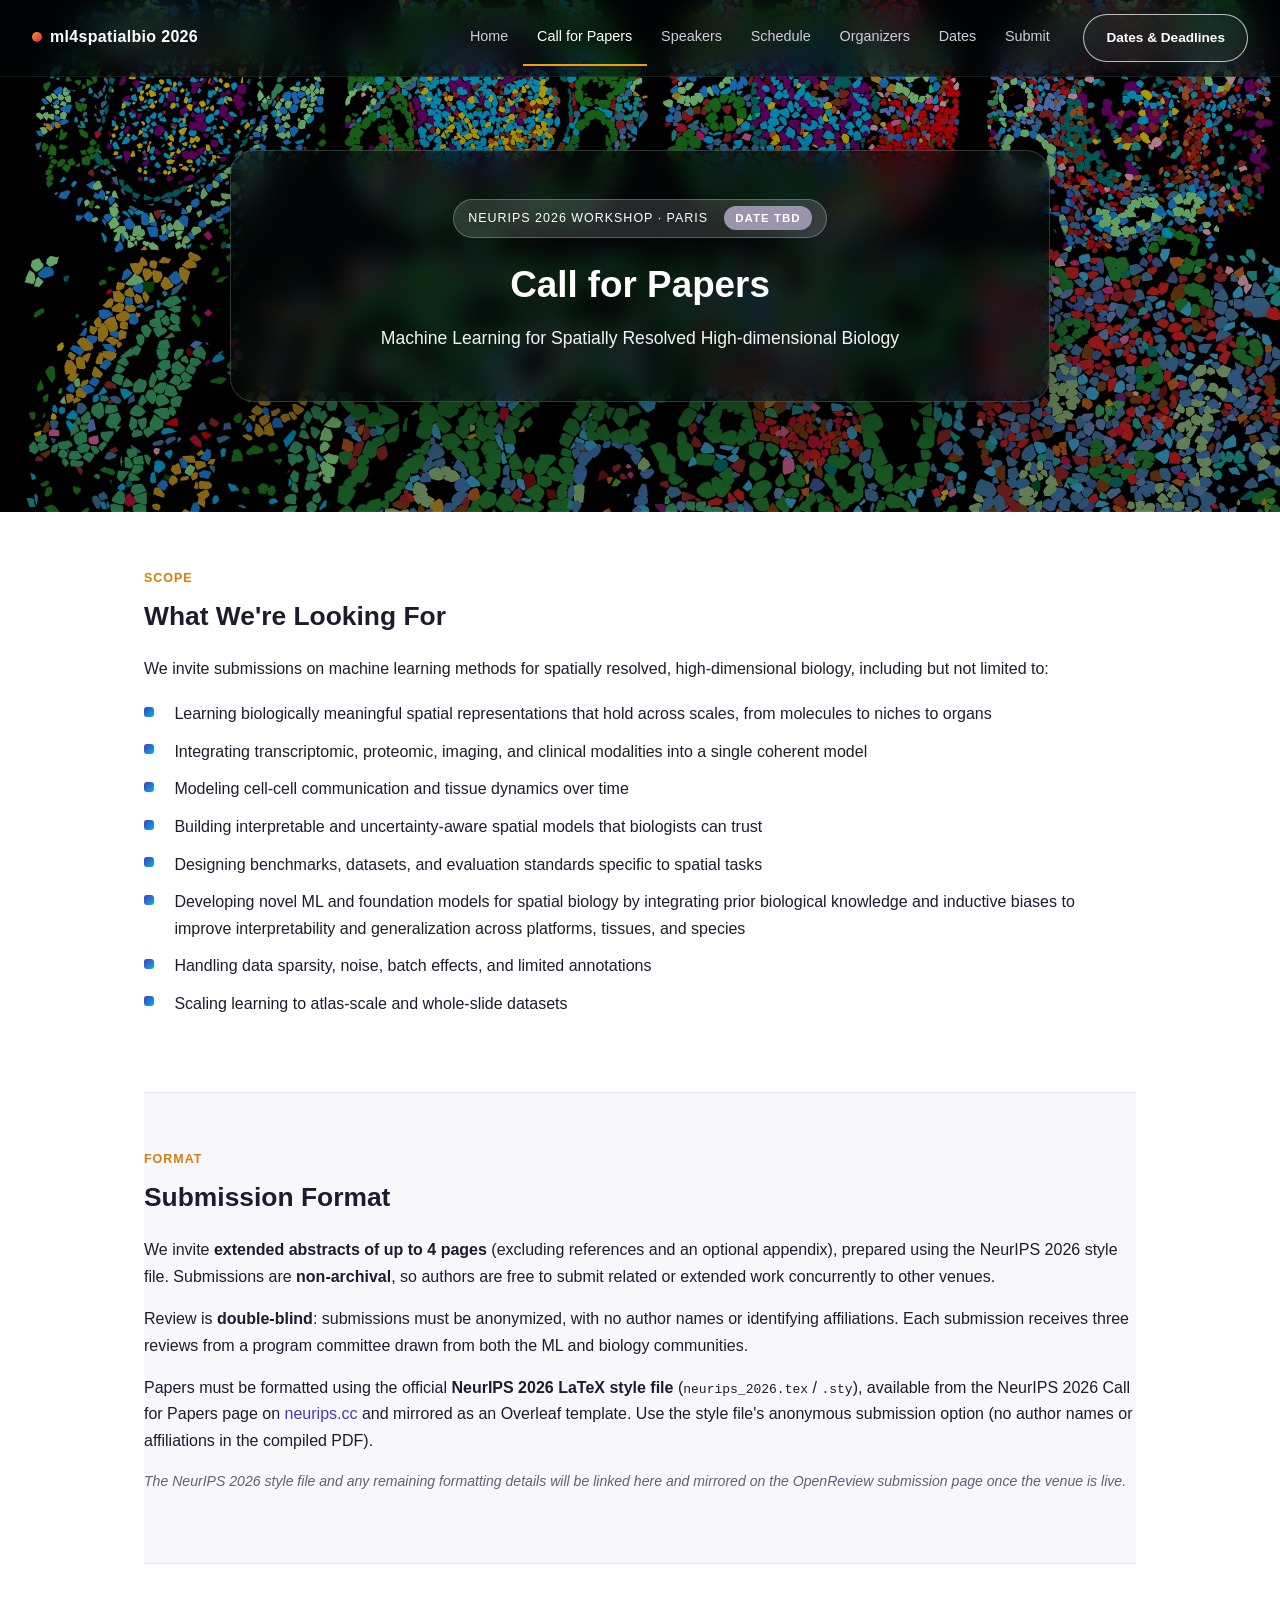
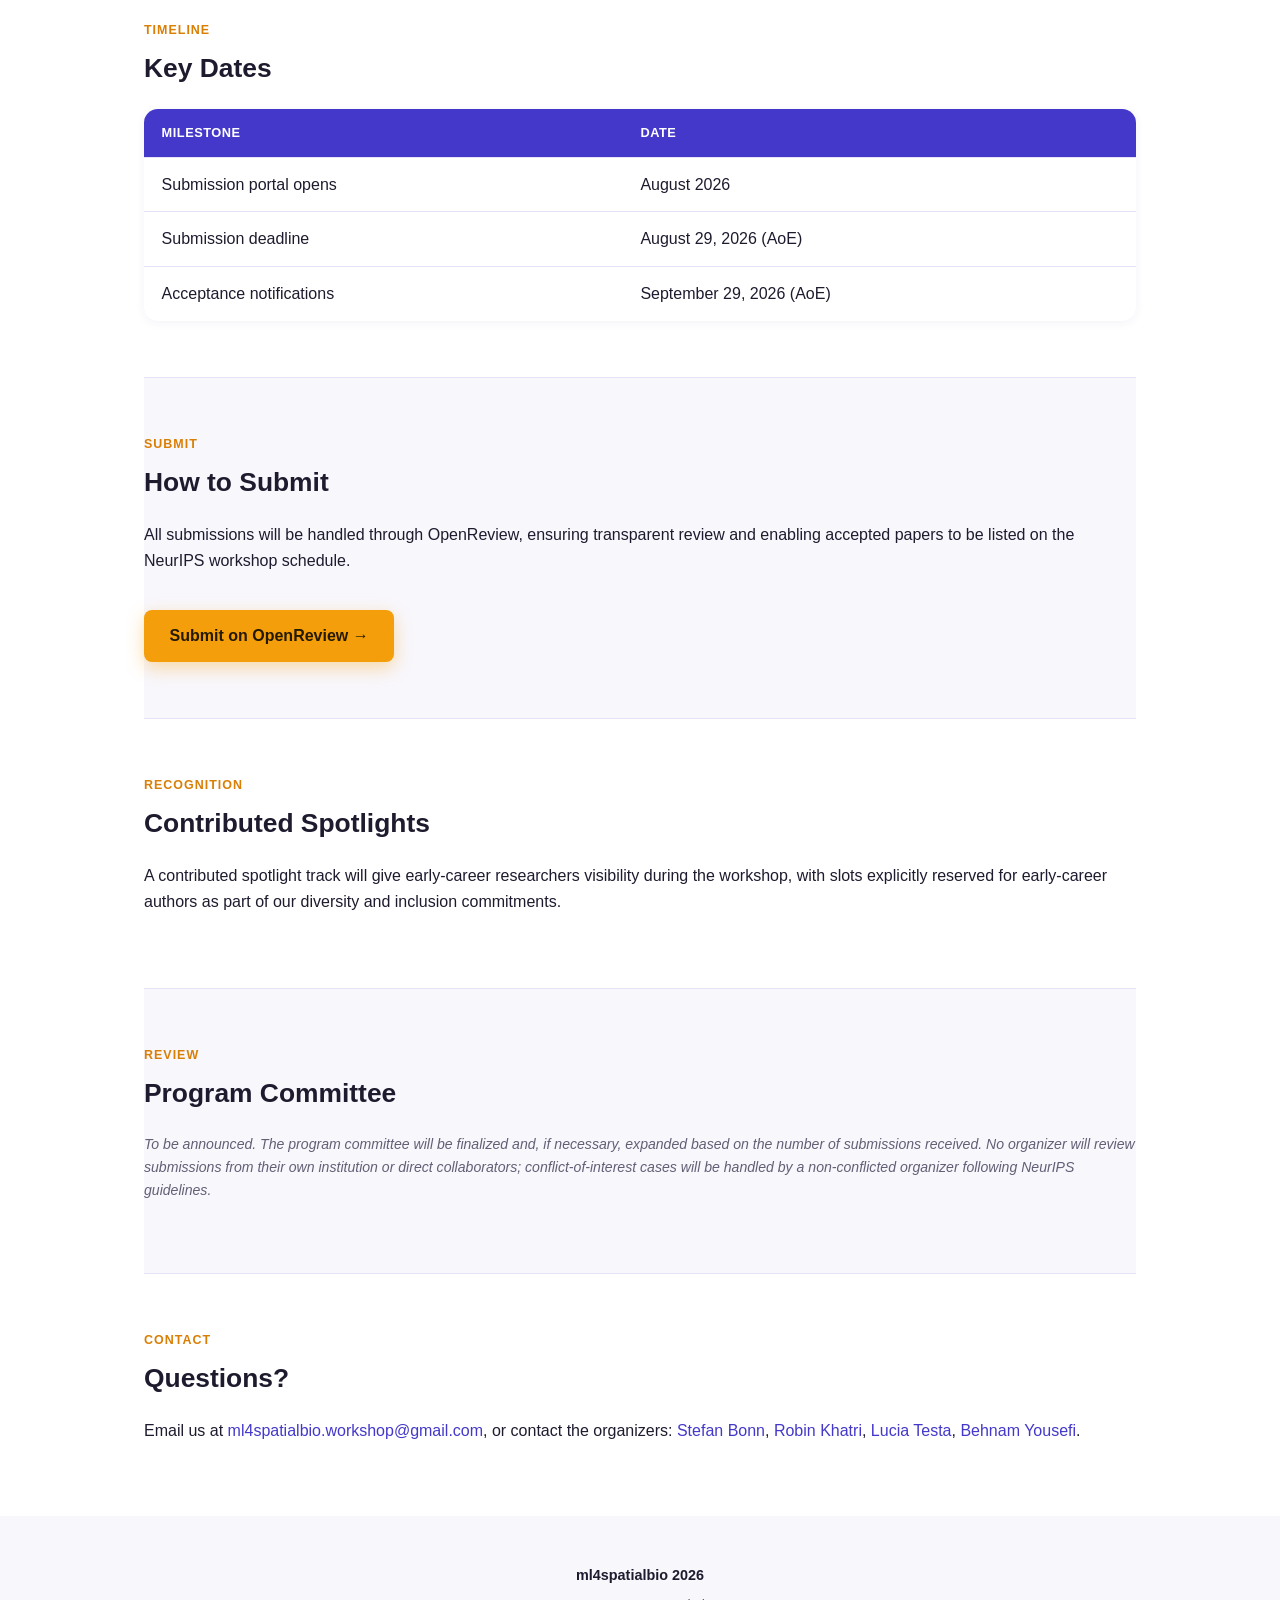
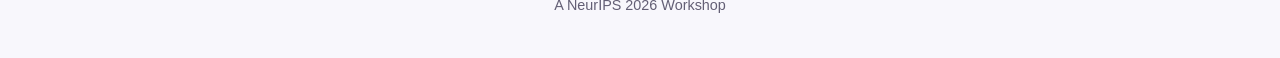
==== commit 0e91dfc1: "Link the live OpenReview submission venue Replace the "coming soon" placeholder button with the actu" ====
--- a/cfp.html
+++ b/cfp.html
@@ -84,7 +84,7 @@
     <div class="eyebrow">Submit</div>
     <h2>How to Submit</h2>
     <p>All submissions will be handled through OpenReview, ensuring transparent review and enabling accepted papers to be listed on the NeurIPS workshop schedule.</p>
-    <a class="cta" href="#" title="Link will be added once the OpenReview venue is live">OpenReview submission link: coming soon &rarr;</a>
+    <a class="cta" href="https://openreview.net/group?id=NeurIPS.cc/2026/Workshop/ML4SpatialBio#tab-recent-activity" target="_blank" rel="noopener">Submit on OpenReview &rarr;</a>
   </div>
 </section>
 
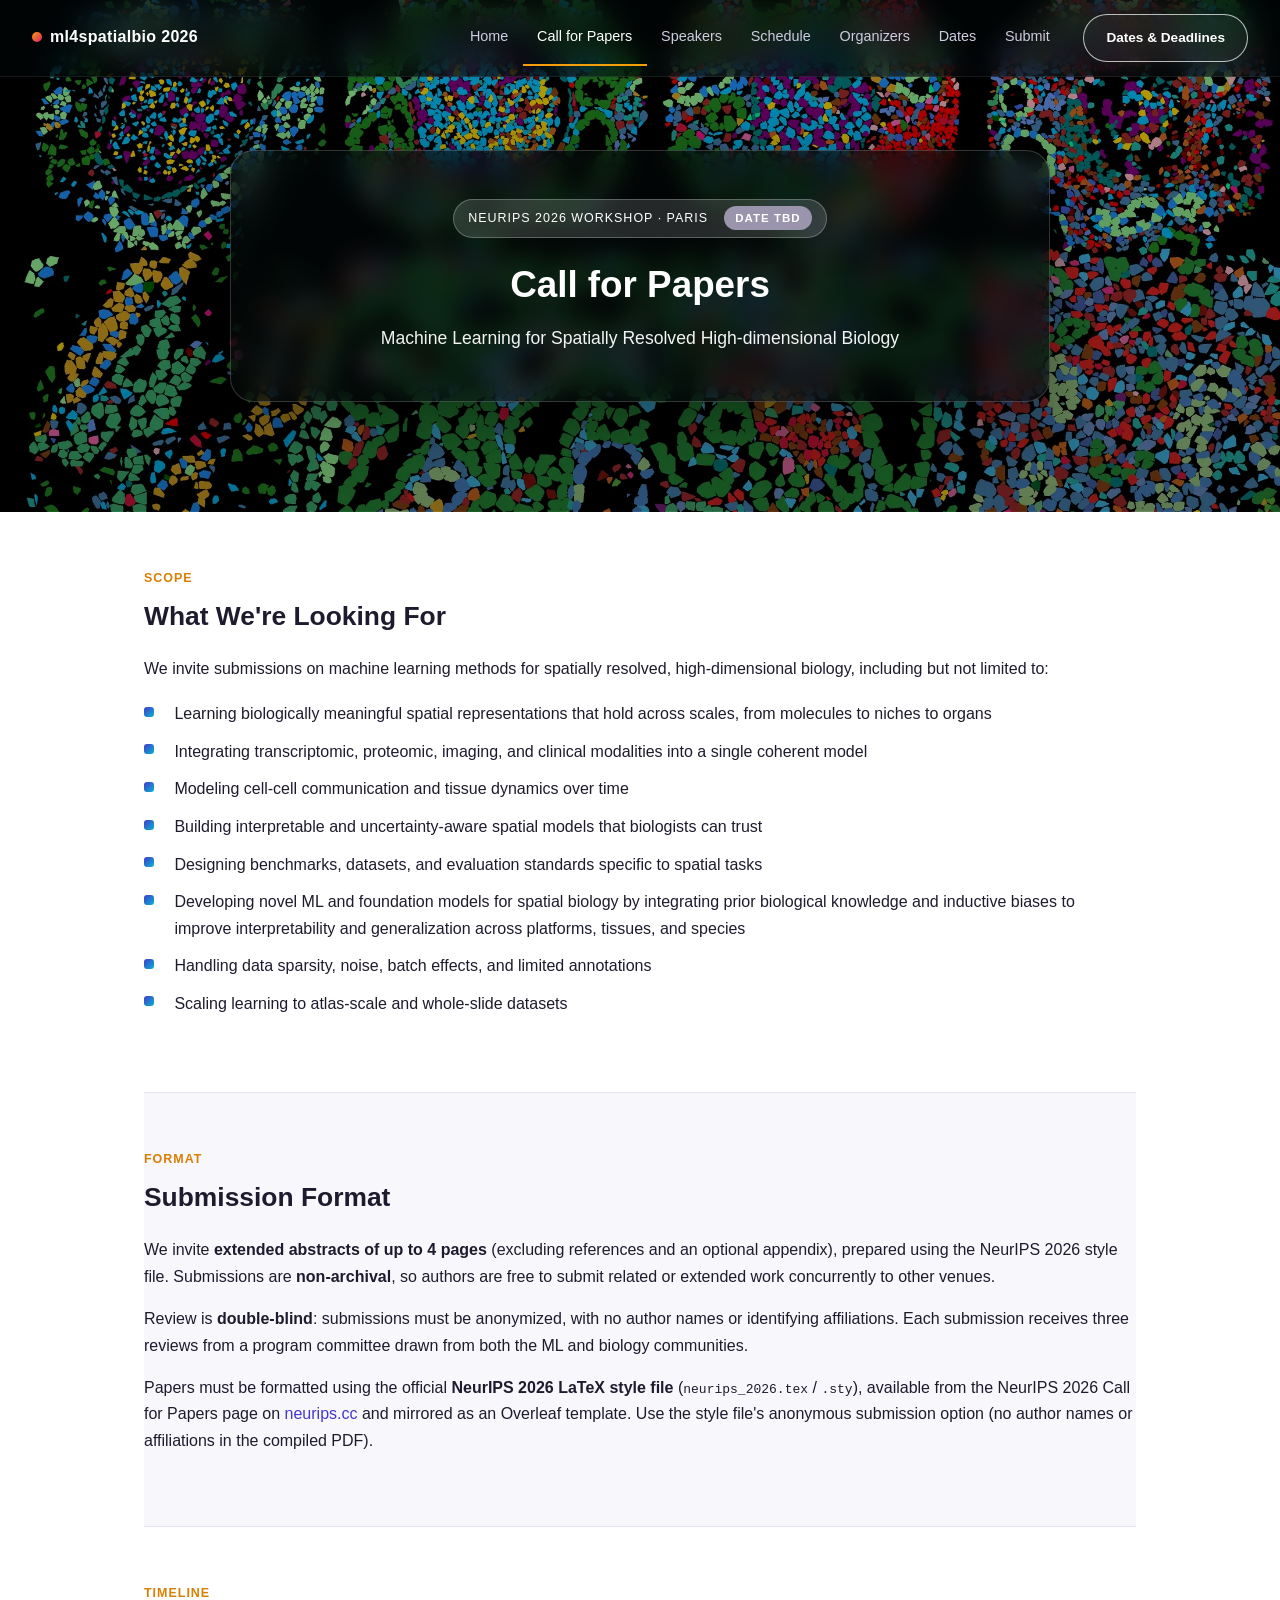
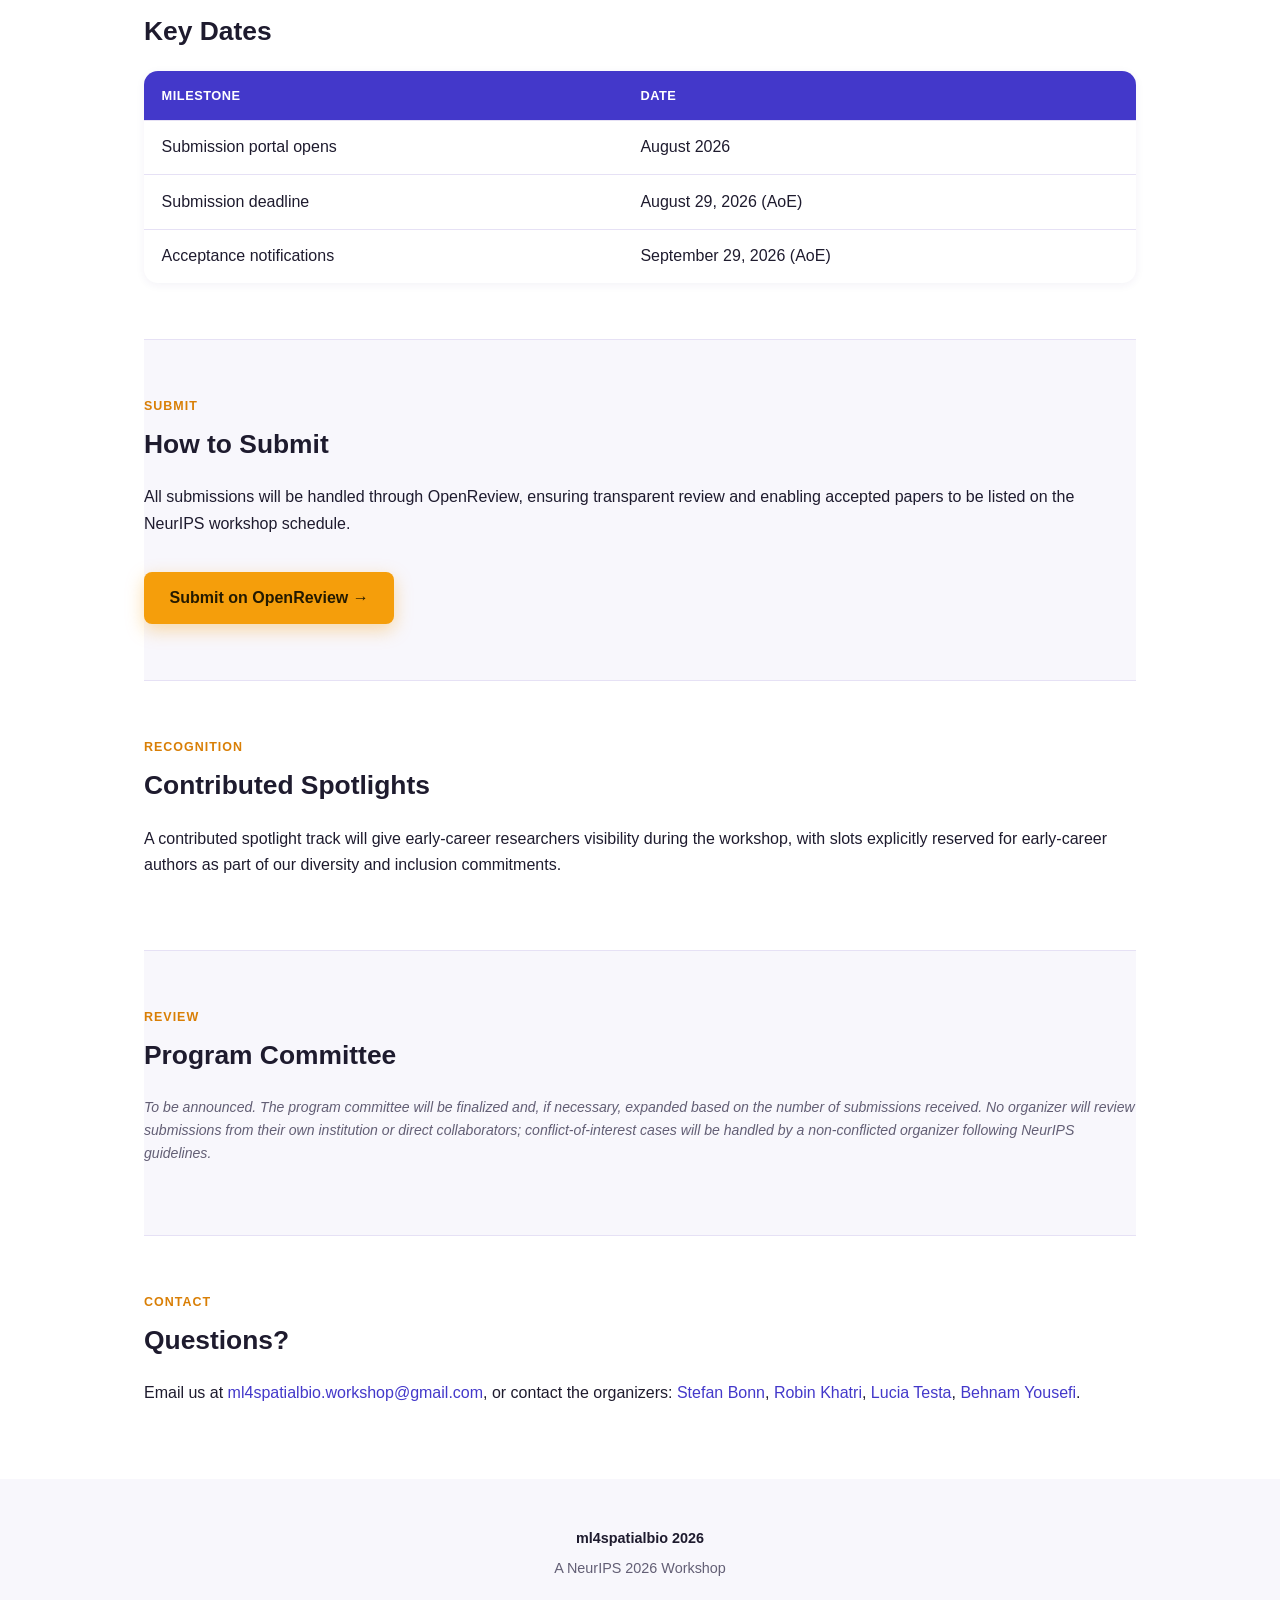
==== commit 56ad349c: "Remove stale style-file note now that OpenReview venue is live The placeholder note about linking th" ====
--- a/cfp.html
+++ b/cfp.html
@@ -62,7 +62,6 @@
     <p>We invite <strong>extended abstracts of up to 4 pages</strong> (excluding references and an optional appendix), prepared using the NeurIPS 2026 style file. Submissions are <strong>non-archival</strong>, so authors are free to submit related or extended work concurrently to other venues.</p>
     <p>Review is <strong>double-blind</strong>: submissions must be anonymized, with no author names or identifying affiliations. Each submission receives three reviews from a program committee drawn from both the ML and biology communities.</p>
     <p>Papers must be formatted using the official <strong>NeurIPS 2026 LaTeX style file</strong> (<code>neurips_2026.tex</code> / <code>.sty</code>), available from the NeurIPS 2026 Call for Papers page on <a href="https://neurips.cc/Conferences/2026/CallForPapers" target="_blank" rel="noopener">neurips.cc</a> and mirrored as an Overleaf template. Use the style file's anonymous submission option (no author names or affiliations in the compiled PDF).</p>
-    <p class="note">The NeurIPS 2026 style file and any remaining formatting details will be linked here and mirrored on the OpenReview submission page once the venue is live.</p>
   </div>
 </section>
 
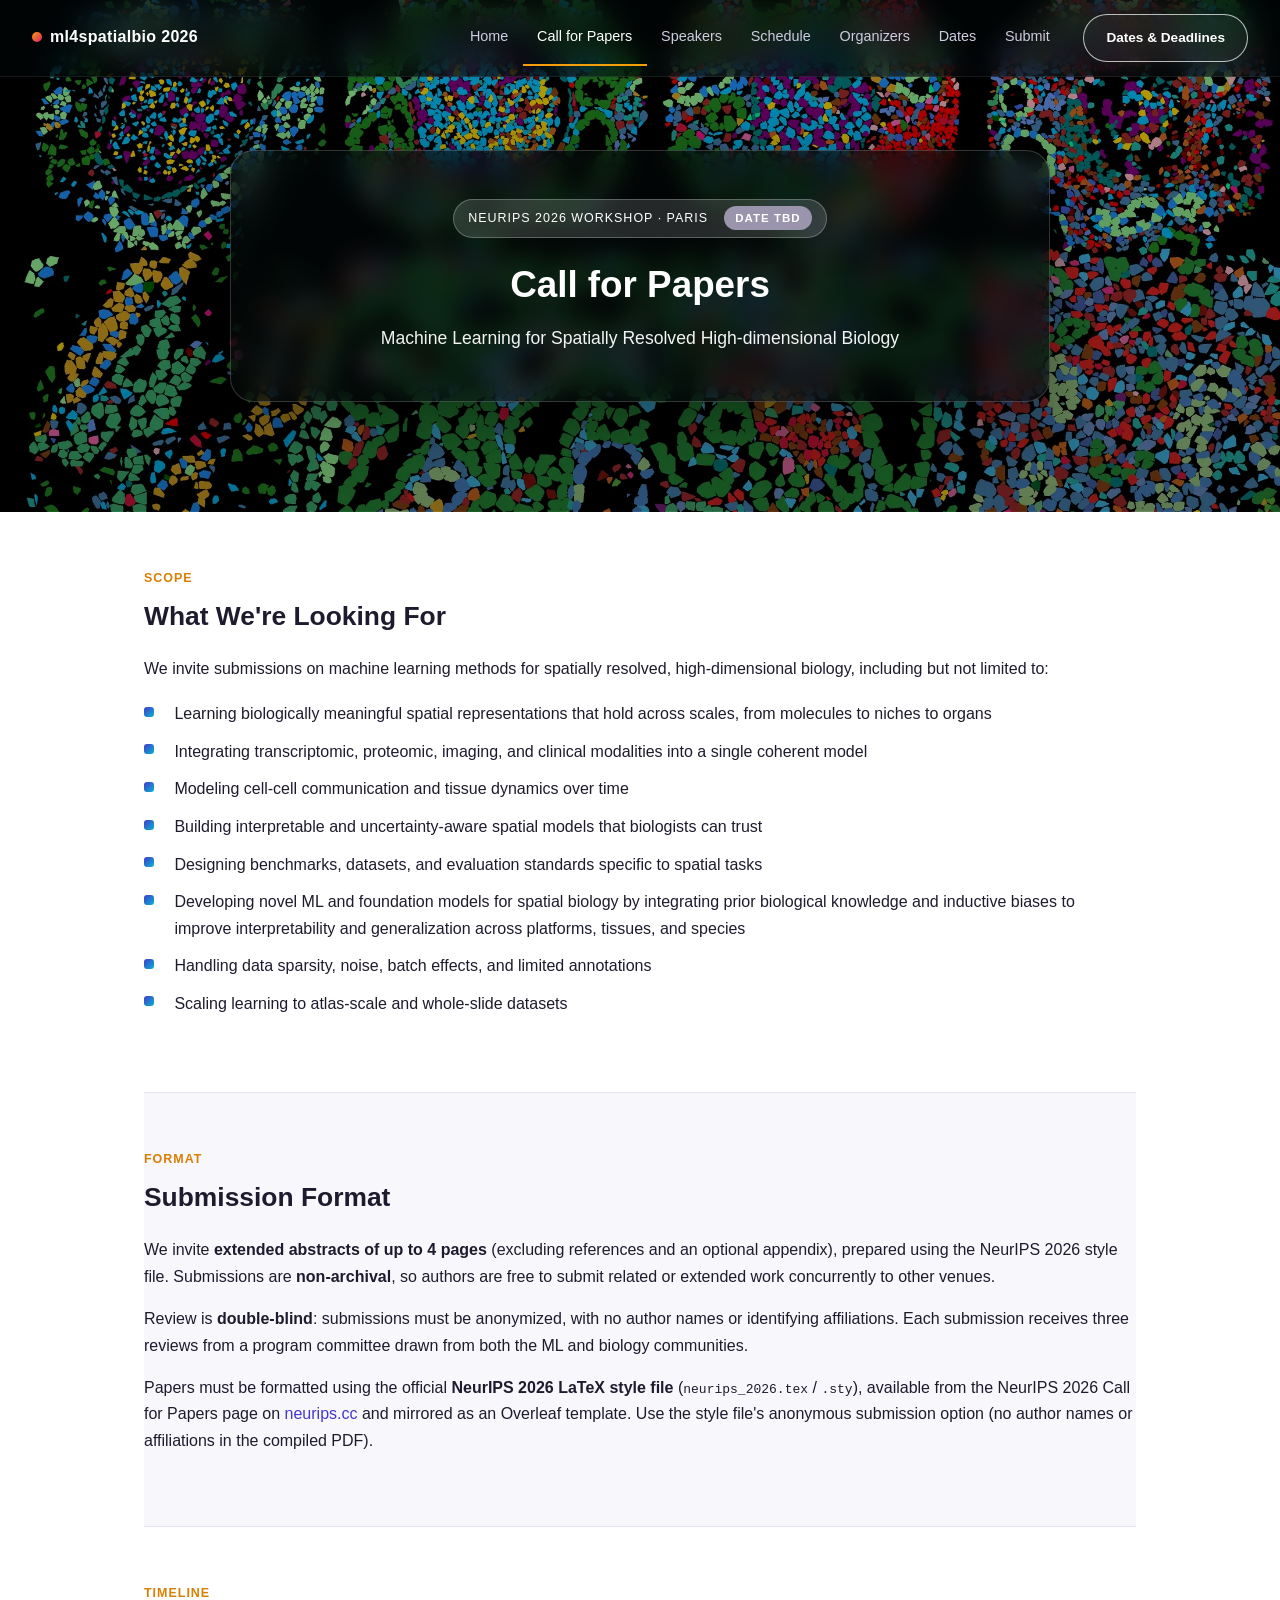
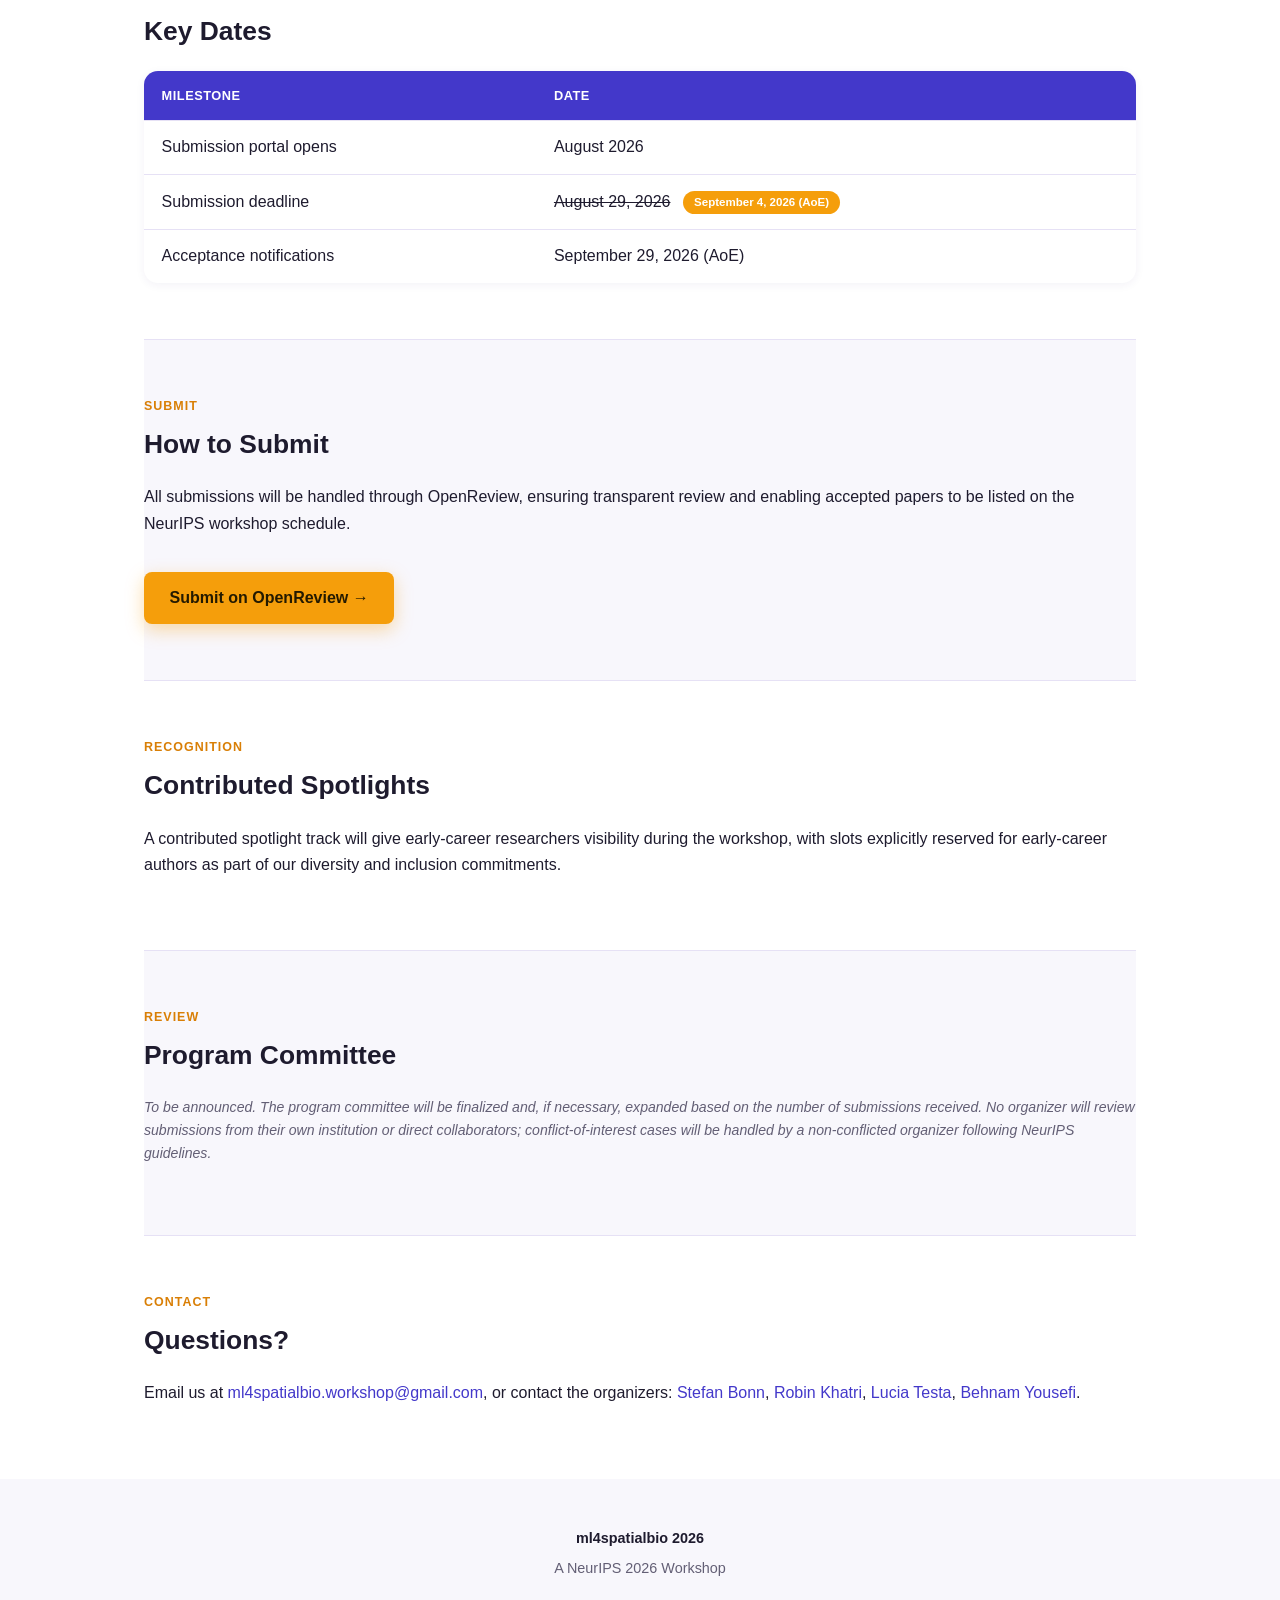
==== commit 577e80cb: "Extend submission deadline to September 4, 2026 Show the original date struck through alongside the " ====
--- a/cfp.html
+++ b/cfp.html
@@ -72,7 +72,7 @@
     <thead><tr><th>Milestone</th><th>Date</th></tr></thead>
     <tbody>
       <tr><td>Submission portal opens</td><td>August 2026</td></tr>
-      <tr><td>Submission deadline</td><td>August 29, 2026 (AoE)</td></tr>
+      <tr><td>Submission deadline</td><td><s>August 29, 2026</s> <span class="badge">September 4, 2026 (AoE)</span></td></tr>
       <tr><td>Acceptance notifications</td><td>September 29, 2026 (AoE)</td></tr>
     </tbody>
   </table>
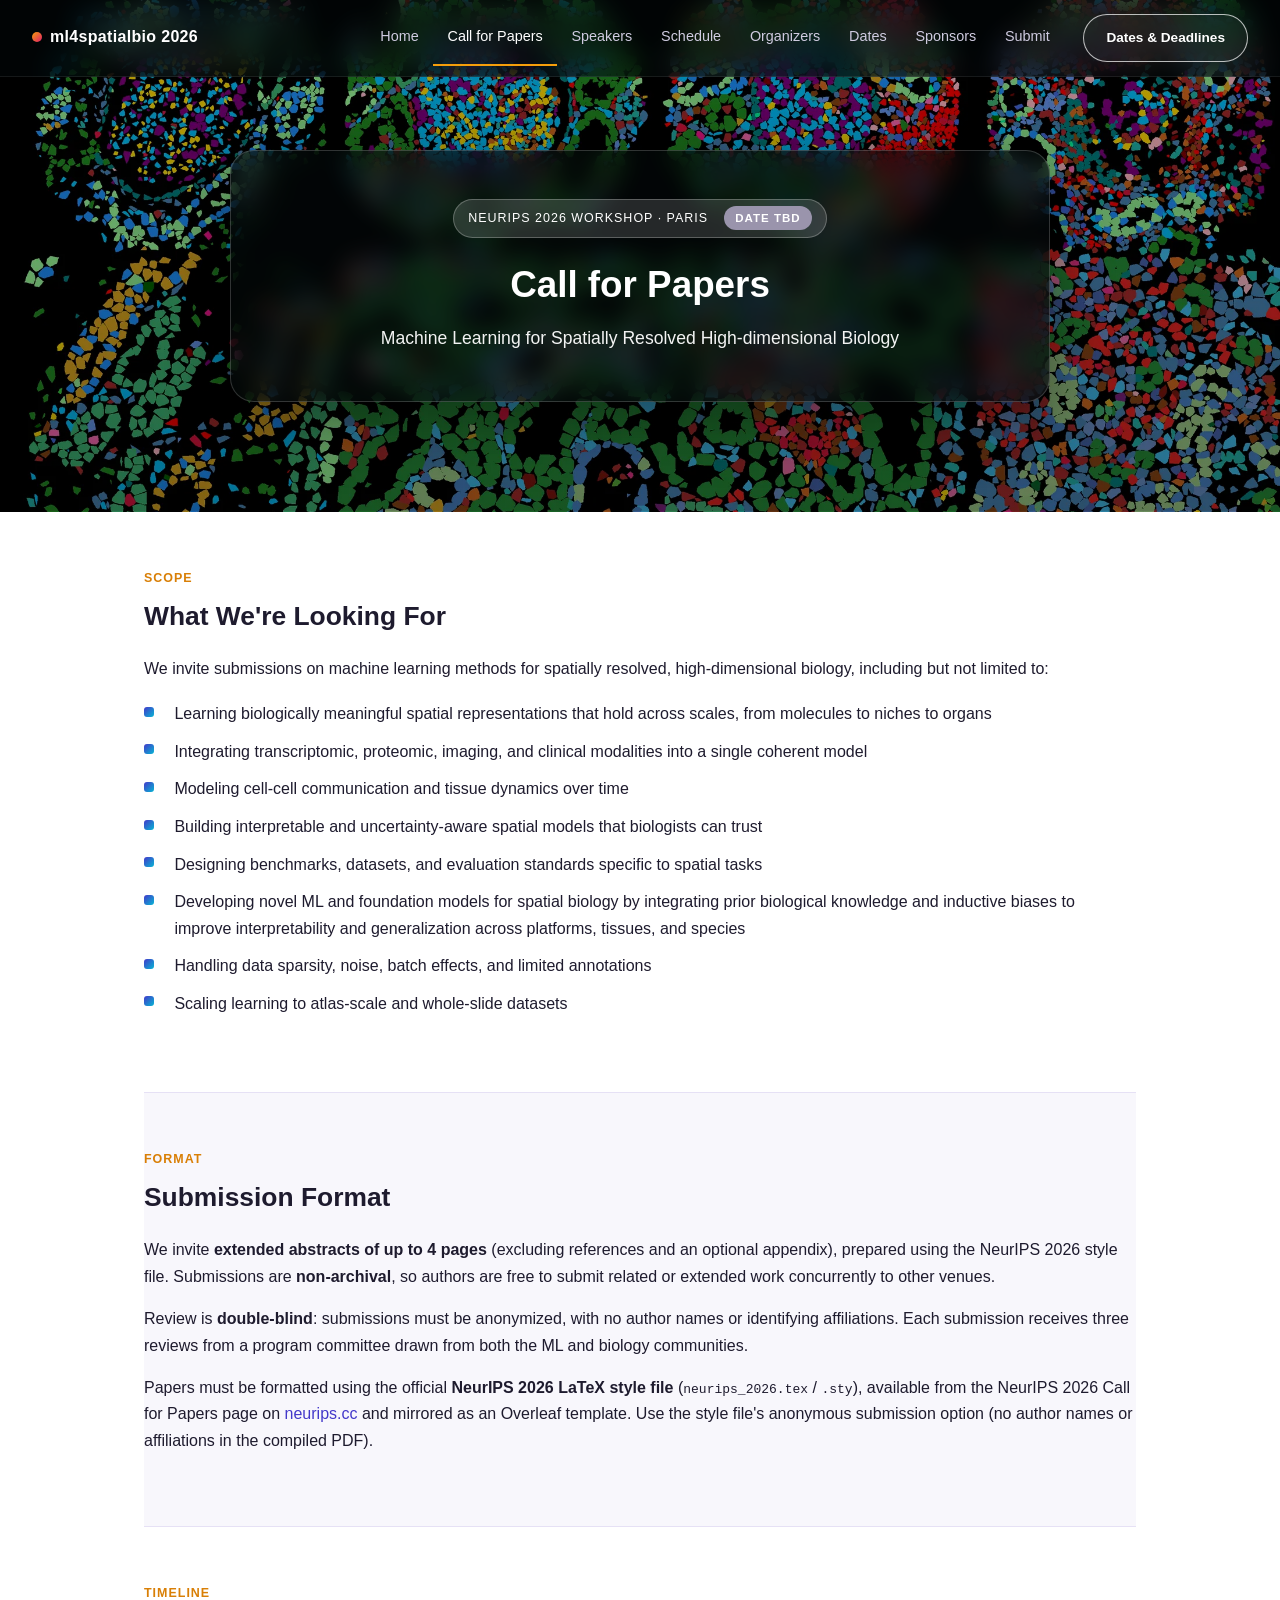
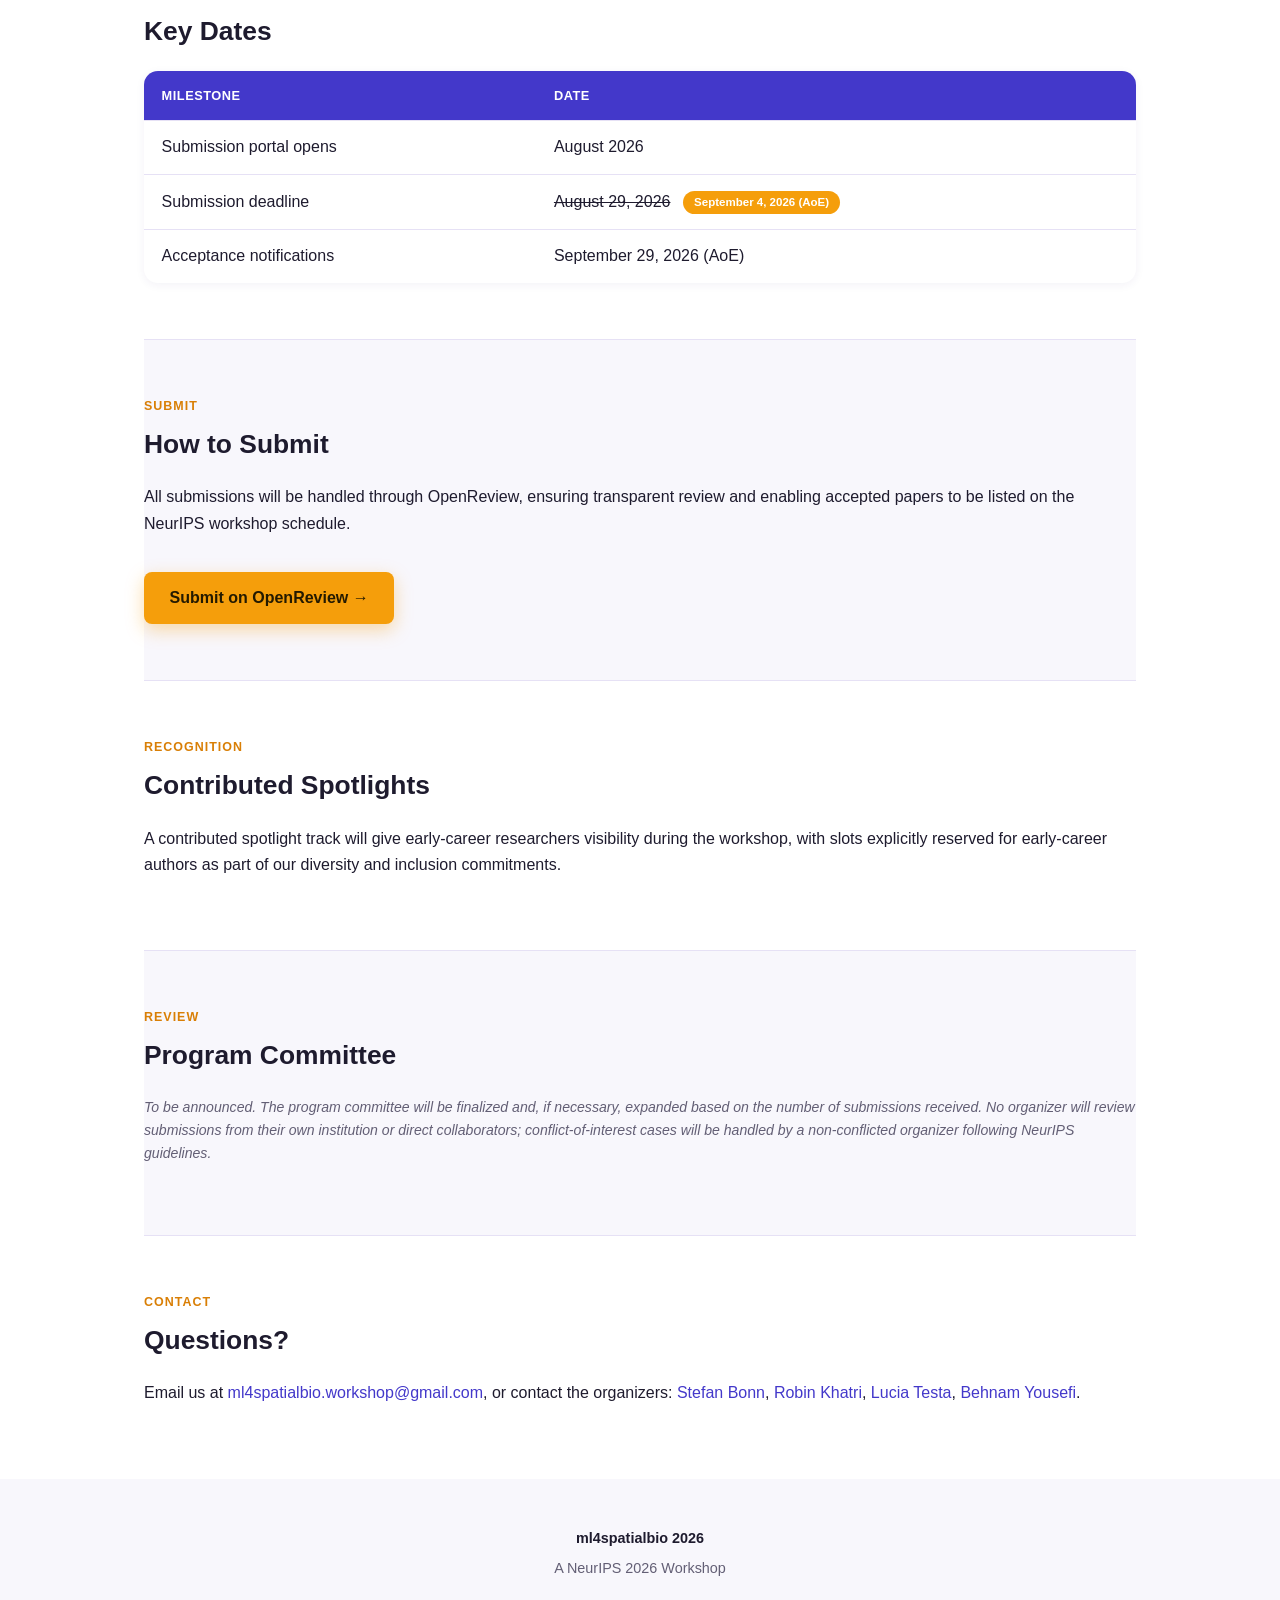
==== commit 81c0c1eb: "add-logo" ====
--- a/cfp.html
+++ b/cfp.html
@@ -24,6 +24,7 @@
           <li><a href="index.html#schedule">Schedule</a></li>
           <li><a href="index.html#organizers">Organizers</a></li>
           <li><a href="index.html#dates">Dates</a></li>
+          <li><a href="index.html#sponsors">Sponsors</a></li>
           <li><a href="cfp.html#submit">Submit</a></li>
         </ul>
         <a class="dates-btn" href="index.html#dates">Dates &amp; Deadlines</a>
--- a/style.css
+++ b/style.css
@@ -522,6 +522,33 @@
   margin-bottom: 0.4rem;
 }
 
+/* ---------- Sponsors ---------- */
+
+.sponsor-grid {
+  display: flex;
+  flex-wrap: wrap;
+  align-items: center;
+  gap: 1.4rem;
+  margin: 1.6rem 0 1.4rem;
+}
+
+.sponsor-logo {
+  display: inline-flex;
+  align-items: center;
+  transition: opacity 0.2s ease;
+}
+
+.sponsor-logo:hover { opacity: 0.8; }
+
+.sponsor-logo:focus-visible { outline: 2px solid var(--primary); outline-offset: 4px; border-radius: 4px; }
+
+.sponsor-logo img {
+  display: block;
+  height: 56px;
+  width: auto;
+  max-width: 100%;
+}
+
 /* ---------- Responsive: hero, nav, stat strip ---------- */
 
 @media (max-width: 1024px) {
